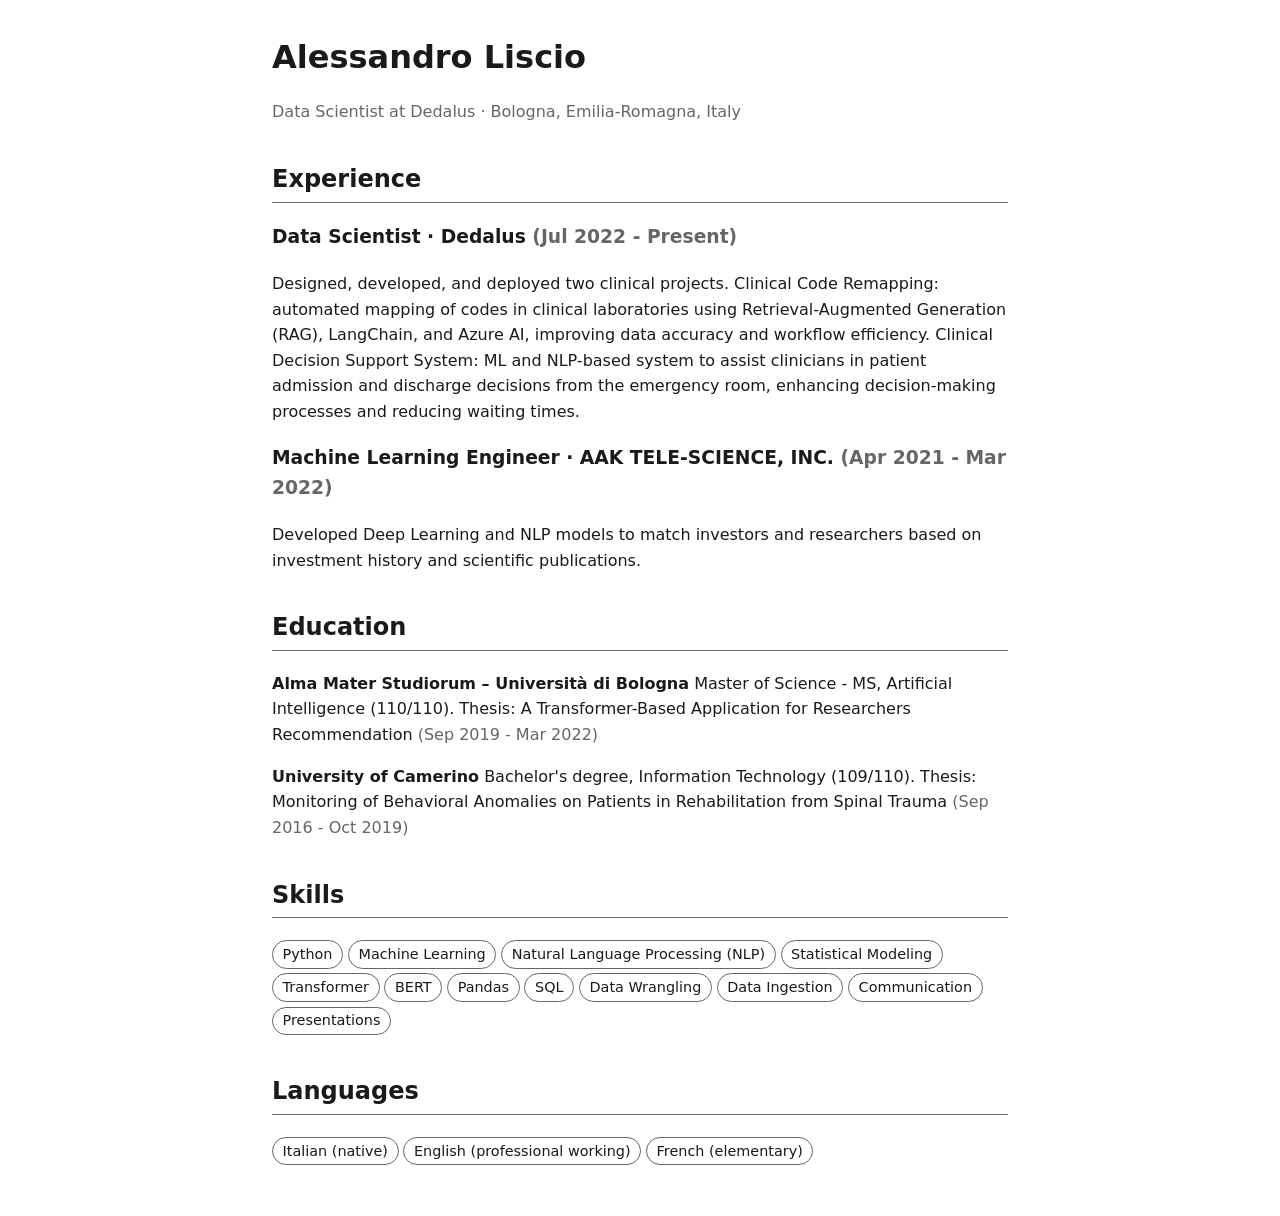
==== index.html @ 5c9bc302 "chore: update site from CV and profile exports" ====
<!doctype html>
<html lang="en"><head><meta charset="utf-8"><meta name="viewport" content="width=device-width,initial-scale=1">
<title>Alessandro Liscio</title>
<style>
:root{--bg:#fff;--fg:#1a1a1a;--muted:#666;--accent:#0b5cad}
@media (prefers-color-scheme:dark){:root{--bg:#121212;--fg:#e8e8e8;--muted:#9a9a9a;--accent:#6aa9ff}}
body{margin:0;background:var(--bg);color:var(--fg);font:16px/1.6 system-ui,sans-serif}
main{max-width:46rem;margin:0 auto;padding:2rem 1rem}
h1{margin:0} h2{margin-top:2.2rem;border-bottom:1px solid var(--muted);padding-bottom:.2rem}
.muted{color:var(--muted)} a{color:var(--accent)} .chips span{display:inline-block;margin:.15rem .3rem .15rem 0;padding:.1rem .6rem;border:1px solid var(--muted);border-radius:1rem;font-size:.9rem}
</style></head><body><main>
<h1>Alessandro Liscio</h1><p class="muted">Data Scientist at Dedalus · Bologna, Emilia-Romagna, Italy</p>
<h2>Experience</h2>
<h3>Data Scientist · Dedalus <span class='muted'>(Jul 2022 - Present)</span></h3><p>Designed, developed, and deployed two clinical projects. Clinical Code Remapping: automated mapping of codes in clinical laboratories using Retrieval-Augmented Generation (RAG), LangChain, and Azure AI, improving data accuracy and workflow efficiency. Clinical Decision Support System: ML and NLP-based system to assist clinicians in patient admission and discharge decisions from the emergency room, enhancing decision-making processes and reducing waiting times.</p><h3>Machine Learning Engineer · AAK TELE-SCIENCE, INC. <span class='muted'>(Apr 2021 - Mar 2022)</span></h3><p>Developed Deep Learning and NLP models to match investors and researchers based on investment history and scientific publications.</p>
<h2>Education</h2>
<p><strong>Alma Mater Studiorum – Università di Bologna</strong> Master of Science - MS, Artificial Intelligence (110/110). Thesis: A Transformer-Based Application for Researchers Recommendation <span class='muted'>(Sep 2019 - Mar 2022)</span></p><p><strong>University of Camerino</strong> Bachelor&#x27;s degree, Information Technology (109/110). Thesis: Monitoring of Behavioral Anomalies on Patients in Rehabilitation from Spinal Trauma <span class='muted'>(Sep 2016 - Oct 2019)</span></p>
<h2>Skills</h2>
<p class='chips'><span>Python</span><span>Machine Learning</span><span>Natural Language Processing (NLP)</span><span>Statistical Modeling</span><span>Transformer</span><span>BERT</span><span>Pandas</span><span>SQL</span><span>Data Wrangling</span><span>Data Ingestion</span><span>Communication</span><span>Presentations</span></p>
<h2>Languages</h2>
<p class='chips'><span>Italian (native)</span><span>English (professional working)</span><span>French (elementary)</span></p>

</main></body></html>
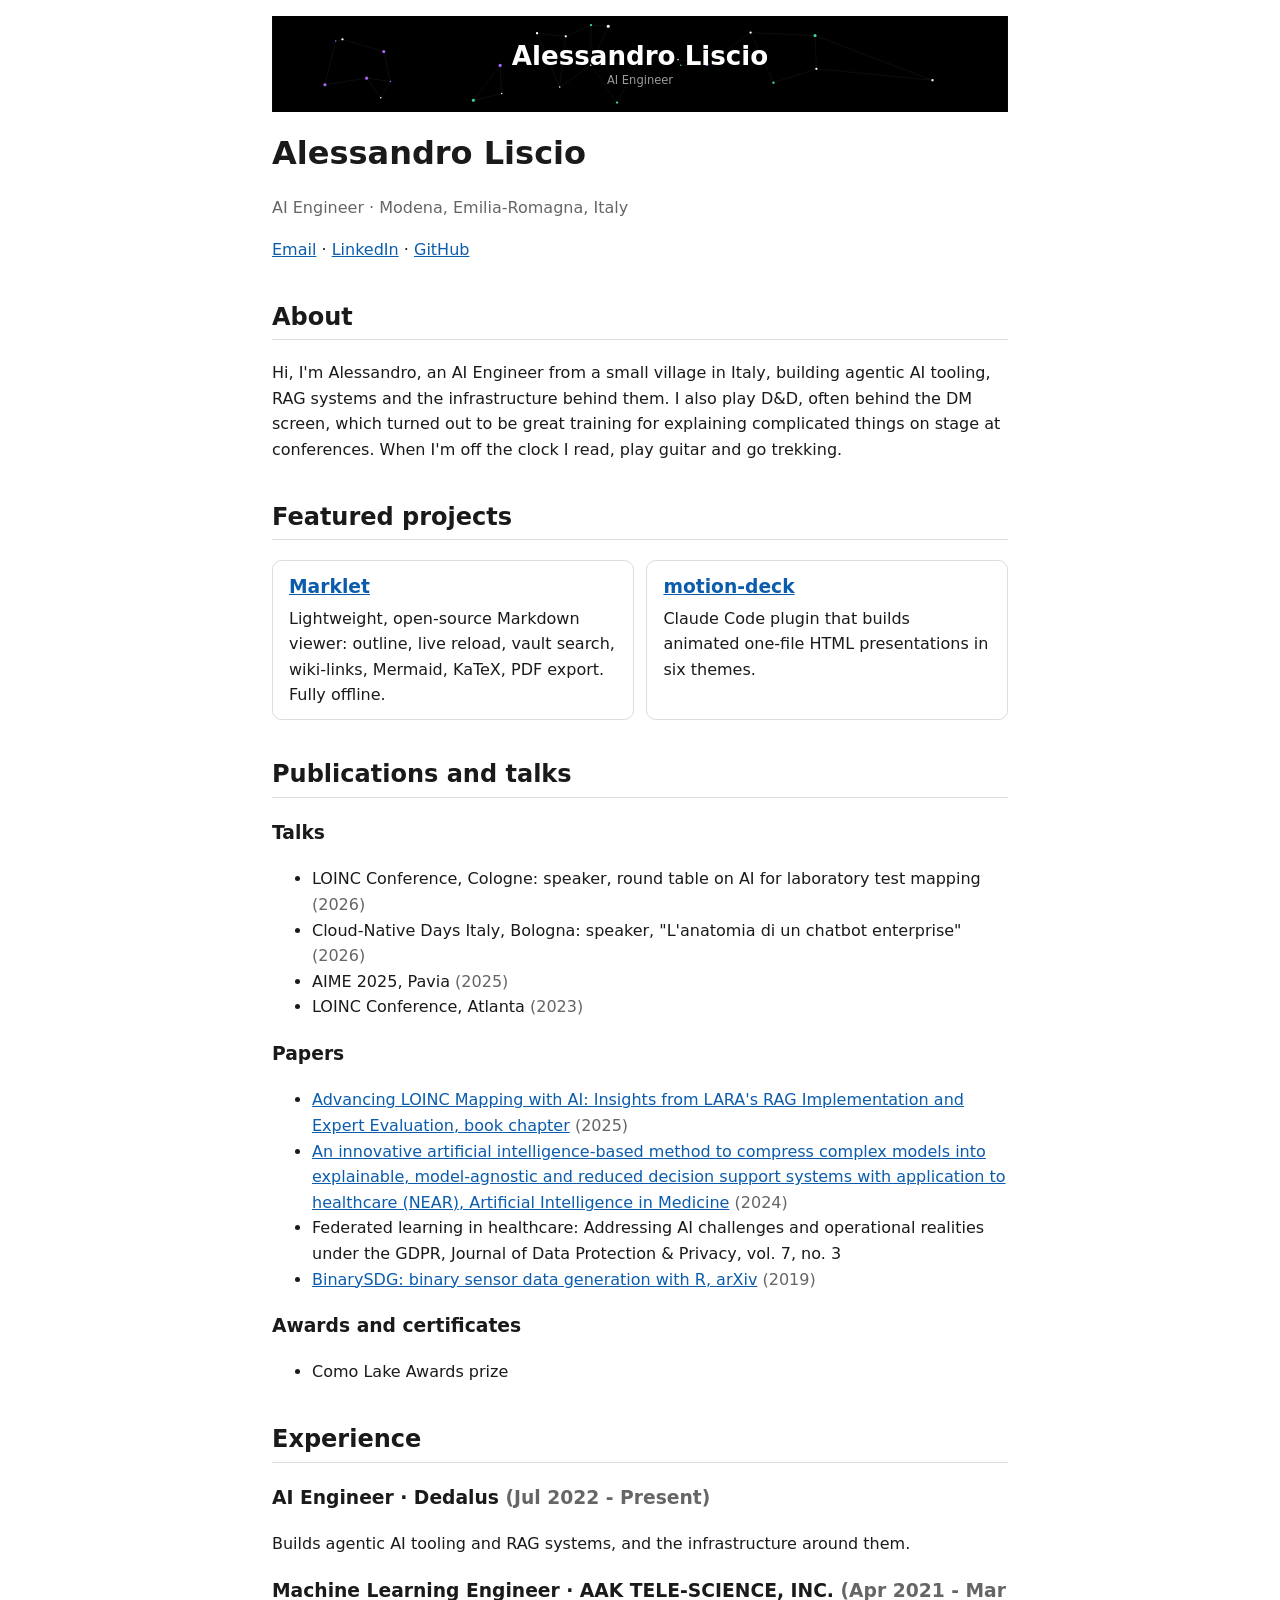
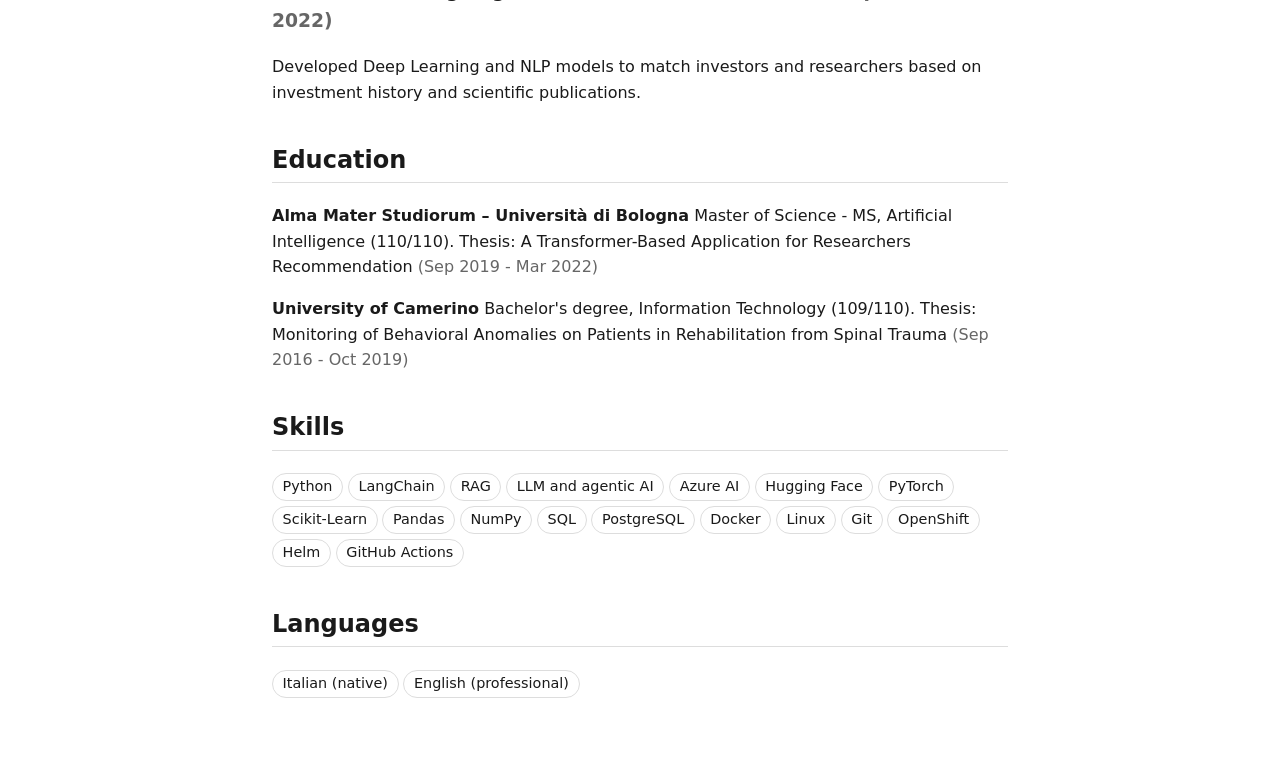
==== commit d7347c55: "chore: update site from profile" ====
--- a/index.html
+++ b/index.html
@@ -1,22 +1,32 @@
-<!doctype html>
-<html lang="en"><head><meta charset="utf-8"><meta name="viewport" content="width=device-width,initial-scale=1">
-<title>Alessandro Liscio</title>
-<style>
-:root{--bg:#fff;--fg:#1a1a1a;--muted:#666;--accent:#0b5cad}
-@media (prefers-color-scheme:dark){:root{--bg:#121212;--fg:#e8e8e8;--muted:#9a9a9a;--accent:#6aa9ff}}
-body{margin:0;background:var(--bg);color:var(--fg);font:16px/1.6 system-ui,sans-serif}
-main{max-width:46rem;margin:0 auto;padding:2rem 1rem}
-h1{margin:0} h2{margin-top:2.2rem;border-bottom:1px solid var(--muted);padding-bottom:.2rem}
-.muted{color:var(--muted)} a{color:var(--accent)} .chips span{display:inline-block;margin:.15rem .3rem .15rem 0;padding:.1rem .6rem;border:1px solid var(--muted);border-radius:1rem;font-size:.9rem}
-</style></head><body><main>
-<h1>Alessandro Liscio</h1><p class="muted">Data Scientist at Dedalus · Bologna, Emilia-Romagna, Italy</p>
-<h2>Experience</h2>
-<h3>Data Scientist · Dedalus <span class='muted'>(Jul 2022 - Present)</span></h3><p>Designed, developed, and deployed two clinical projects. Clinical Code Remapping: automated mapping of codes in clinical laboratories using Retrieval-Augmented Generation (RAG), LangChain, and Azure AI, improving data accuracy and workflow efficiency. Clinical Decision Support System: ML and NLP-based system to assist clinicians in patient admission and discharge decisions from the emergency room, enhancing decision-making processes and reducing waiting times.</p><h3>Machine Learning Engineer · AAK TELE-SCIENCE, INC. <span class='muted'>(Apr 2021 - Mar 2022)</span></h3><p>Developed Deep Learning and NLP models to match investors and researchers based on investment history and scientific publications.</p>
-<h2>Education</h2>
-<p><strong>Alma Mater Studiorum – Università di Bologna</strong> Master of Science - MS, Artificial Intelligence (110/110). Thesis: A Transformer-Based Application for Researchers Recommendation <span class='muted'>(Sep 2019 - Mar 2022)</span></p><p><strong>University of Camerino</strong> Bachelor&#x27;s degree, Information Technology (109/110). Thesis: Monitoring of Behavioral Anomalies on Patients in Rehabilitation from Spinal Trauma <span class='muted'>(Sep 2016 - Oct 2019)</span></p>
-<h2>Skills</h2>
-<p class='chips'><span>Python</span><span>Machine Learning</span><span>Natural Language Processing (NLP)</span><span>Statistical Modeling</span><span>Transformer</span><span>BERT</span><span>Pandas</span><span>SQL</span><span>Data Wrangling</span><span>Data Ingestion</span><span>Communication</span><span>Presentations</span></p>
-<h2>Languages</h2>
-<p class='chips'><span>Italian (native)</span><span>English (professional working)</span><span>French (elementary)</span></p>
-
-</main></body></html>
+<!doctype html>
+<html lang='en'><head><meta charset='utf-8'><meta name='viewport' content='width=device-width,initial-scale=1'><title>Alessandro Liscio</title>
+<style>
+:root{--bg:#fff;--fg:#1a1a1a;--muted:#666;--accent:#0b5cad;--line:#ddd}
+@media (prefers-color-scheme:dark){:root{--bg:#0d0d0f;--fg:#e8e8e8;--muted:#9a9a9a;--accent:#6aa9ff;--line:#2a2a2e}}
+body{margin:0;background:var(--bg);color:var(--fg);font:16px/1.6 system-ui,sans-serif}
+main{max-width:46rem;margin:0 auto;padding:1rem 1rem 3rem}
+img.banner{width:100%;height:auto;display:block;margin:0 0 1rem}
+h1{margin:0} h2{margin-top:2.2rem;border-bottom:1px solid var(--line);padding-bottom:.2rem}
+.muted{color:var(--muted)} a{color:var(--accent)}
+.chips span{display:inline-block;margin:.15rem .3rem .15rem 0;padding:.1rem .6rem;border:1px solid var(--line);border-radius:1rem;font-size:.9rem}
+.cards{display:grid;grid-template-columns:repeat(auto-fit,minmax(15rem,1fr));gap:.8rem}
+.card{border:1px solid var(--line);border-radius:.6rem;padding:.7rem 1rem}
+.card h3{margin:0 0 .2rem} .card p{margin:0}
+</style></head><body><main>
+<img class='banner' src='banner.svg' alt='Alessandro Liscio, AI Engineer'>
+<h1>Alessandro Liscio</h1><p class='muted'>AI Engineer · Modena, Emilia-Romagna, Italy</p><p><a href='mailto:alessandroliscio02@gmail.com' rel='noopener'>Email</a> · <a href='https://www.linkedin.com/in/alessandro-liscio-483027192/' rel='noopener'>LinkedIn</a> · <a href='https://github.com/AlessandroLiscio' rel='noopener'>GitHub</a></p><h2>About</h2>
+<p>Hi, I&#x27;m Alessandro, an AI Engineer from a small village in Italy, building agentic AI tooling, RAG systems and the infrastructure behind them. I also play D&amp;D, often behind the DM screen, which turned out to be great training for explaining complicated things on stage at conferences. When I&#x27;m off the clock I read, play guitar and go trekking.</p>
+<h2>Featured projects</h2>
+<div class='cards'><div class='card'><h3><a href='https://github.com/AlessandroLiscio/Marklet' rel='noopener'>Marklet</a></h3><p>Lightweight, open-source Markdown viewer: outline, live reload, vault search, wiki-links, Mermaid, KaTeX, PDF export. Fully offline.</p></div><div class='card'><h3><a href='https://github.com/AlessandroLiscio/motion-deck' rel='noopener'>motion-deck</a></h3><p>Claude Code plugin that builds animated one-file HTML presentations in six themes.</p></div></div>
+<h2>Publications and talks</h2>
+<h3>Talks</h3><ul><li>LOINC Conference, Cologne: speaker, round table on AI for laboratory test mapping <span class=muted>(2026)</span></li><li>Cloud-Native Days Italy, Bologna: speaker, &quot;L&#x27;anatomia di un chatbot enterprise&quot; <span class=muted>(2026)</span></li><li>AIME 2025, Pavia <span class=muted>(2025)</span></li><li>LOINC Conference, Atlanta <span class=muted>(2023)</span></li></ul><h3>Papers</h3><ul><li><a href='https://doi.org/10.1007/978-3-031-95841-0_43' rel='noopener'>Advancing LOINC Mapping with AI: Insights from LARA&#x27;s RAG Implementation and Expert Evaluation, book chapter</a> <span class=muted>(2025)</span></li><li><a href='https://doi.org/10.1016/j.artmed.2024.102841' rel='noopener'>An innovative artificial intelligence-based method to compress complex models into explainable, model-agnostic and reduced decision support systems with application to healthcare (NEAR), Artificial Intelligence in Medicine</a> <span class=muted>(2024)</span></li><li>Federated learning in healthcare: Addressing AI challenges and operational realities under the GDPR, Journal of Data Protection &amp; Privacy, vol. 7, no. 3</li><li><a href='https://arxiv.org/abs/1909.10308' rel='noopener'>BinarySDG: binary sensor data generation with R, arXiv</a> <span class=muted>(2019)</span></li></ul><h3>Awards and certificates</h3><ul><li>Como Lake Awards prize</li></ul>
+<h2>Experience</h2>
+<h3>AI Engineer · Dedalus <span class='muted'>(Jul 2022 - Present)</span></h3><p>Builds agentic AI tooling and RAG systems, and the infrastructure around them.</p><h3>Machine Learning Engineer · AAK TELE-SCIENCE, INC. <span class='muted'>(Apr 2021 - Mar 2022)</span></h3><p>Developed Deep Learning and NLP models to match investors and researchers based on investment history and scientific publications.</p>
+<h2>Education</h2>
+<p><strong>Alma Mater Studiorum – Università di Bologna</strong> Master of Science - MS, Artificial Intelligence (110/110). Thesis: A Transformer-Based Application for Researchers Recommendation <span class='muted'>(Sep 2019 - Mar 2022)</span></p><p><strong>University of Camerino</strong> Bachelor&#x27;s degree, Information Technology (109/110). Thesis: Monitoring of Behavioral Anomalies on Patients in Rehabilitation from Spinal Trauma <span class='muted'>(Sep 2016 - Oct 2019)</span></p>
+<h2>Skills</h2>
+<p class='chips'><span>Python</span><span>LangChain</span><span>RAG</span><span>LLM and agentic AI</span><span>Azure AI</span><span>Hugging Face</span><span>PyTorch</span><span>Scikit-Learn</span><span>Pandas</span><span>NumPy</span><span>SQL</span><span>PostgreSQL</span><span>Docker</span><span>Linux</span><span>Git</span><span>OpenShift</span><span>Helm</span><span>GitHub Actions</span></p>
+<h2>Languages</h2>
+<p class='chips'><span>Italian (native)</span><span>English (professional)</span></p>
+
+</main></body></html>
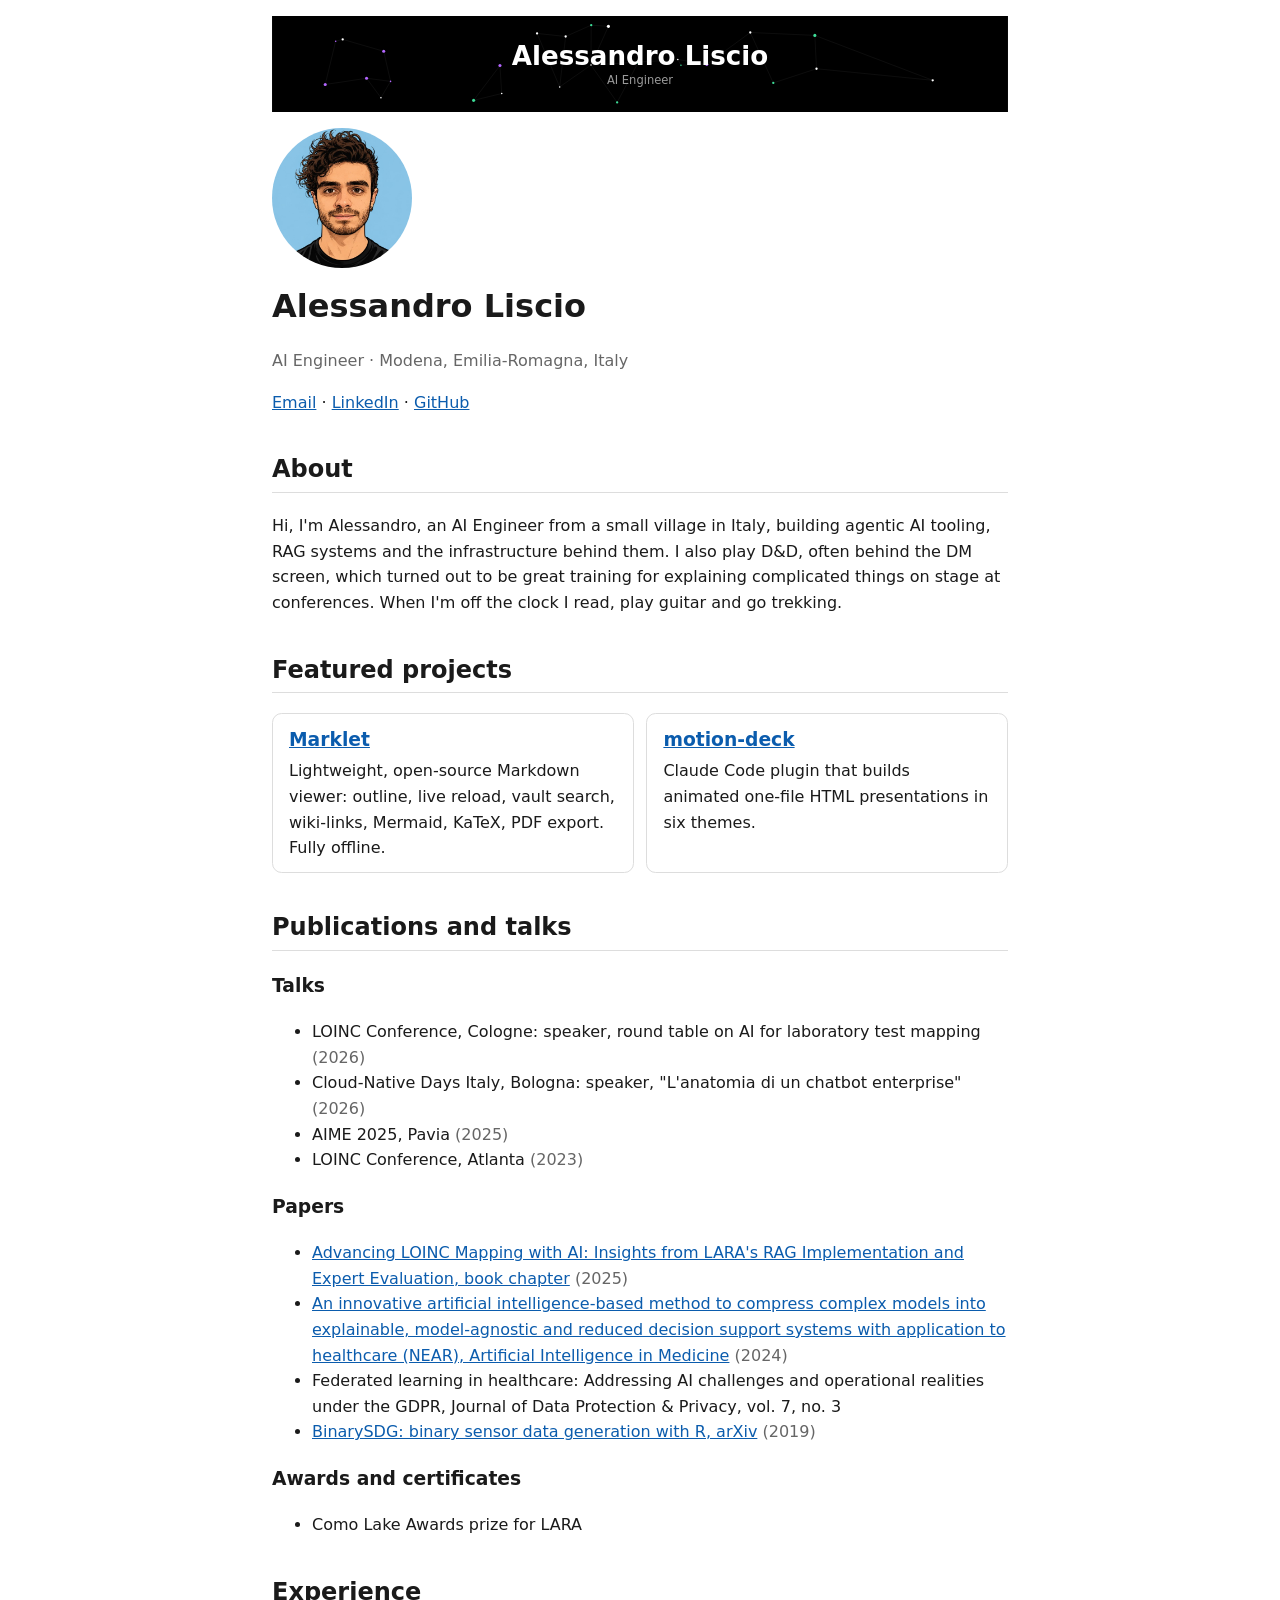
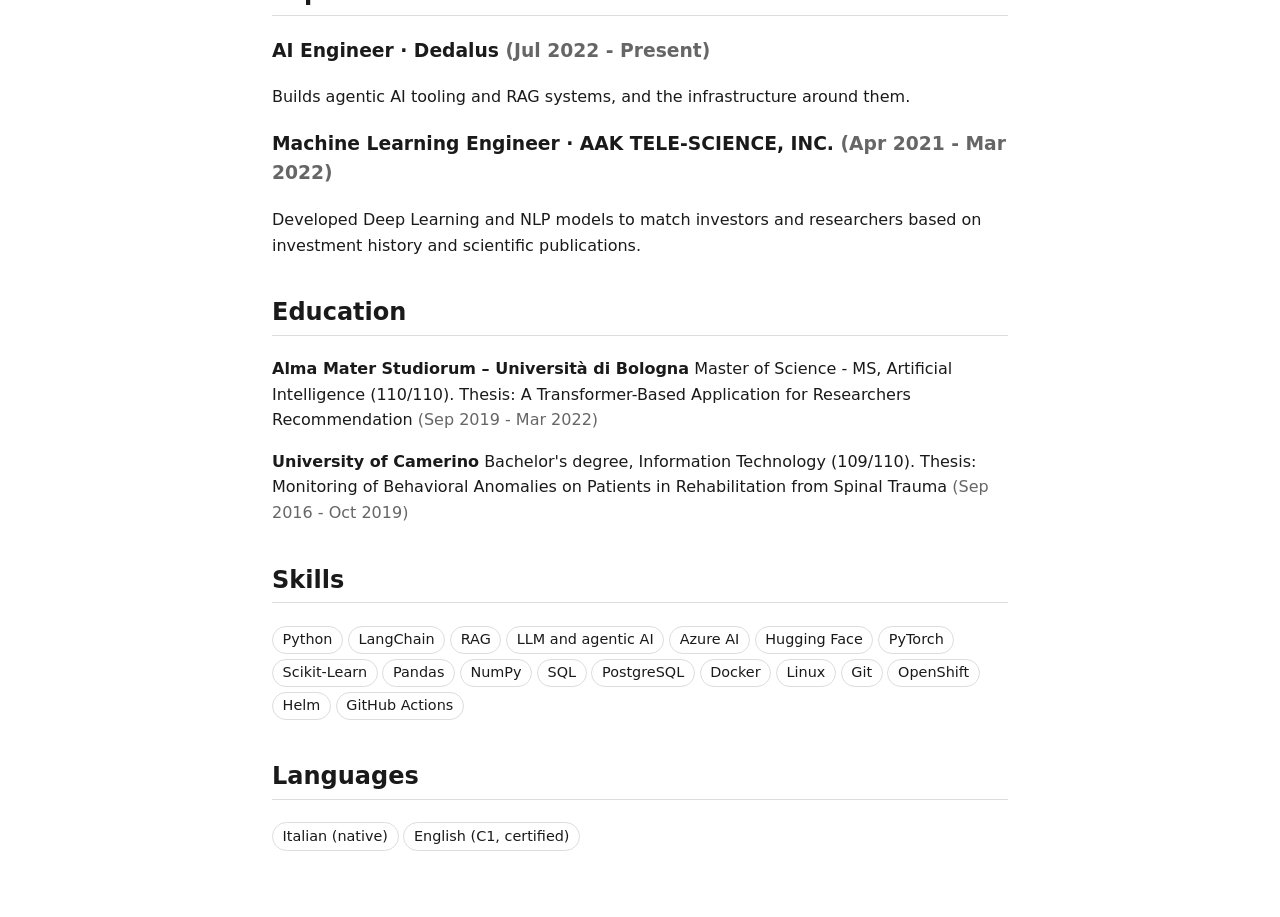
==== commit 4b302279: "chore: update site from profile" ====
--- a/index.html
+++ b/index.html
@@ -1,11 +1,12 @@
 <!doctype html>
-<html lang='en'><head><meta charset='utf-8'><meta name='viewport' content='width=device-width,initial-scale=1'><title>Alessandro Liscio</title>
+<html lang='en'><head><meta charset='utf-8'><meta name='viewport' content='width=device-width,initial-scale=1'><title>Alessandro Liscio</title><link rel='icon' type='image/jpeg' href='avatar.jpg'><meta property='og:image' content='https://alessandroliscio.github.io/avatar.jpg'>
 <style>
 :root{--bg:#fff;--fg:#1a1a1a;--muted:#666;--accent:#0b5cad;--line:#ddd}
 @media (prefers-color-scheme:dark){:root{--bg:#0d0d0f;--fg:#e8e8e8;--muted:#9a9a9a;--accent:#6aa9ff;--line:#2a2a2e}}
 body{margin:0;background:var(--bg);color:var(--fg);font:16px/1.6 system-ui,sans-serif}
 main{max-width:46rem;margin:0 auto;padding:1rem 1rem 3rem}
 img.banner{width:100%;height:auto;display:block;margin:0 0 1rem}
+img.avatar{width:140px;height:140px;border-radius:50%;object-fit:cover;display:block;margin:0 0 .8rem}
 h1{margin:0} h2{margin-top:2.2rem;border-bottom:1px solid var(--line);padding-bottom:.2rem}
 .muted{color:var(--muted)} a{color:var(--accent)}
 .chips span{display:inline-block;margin:.15rem .3rem .15rem 0;padding:.1rem .6rem;border:1px solid var(--line);border-radius:1rem;font-size:.9rem}
@@ -14,12 +15,13 @@
 .card h3{margin:0 0 .2rem} .card p{margin:0}
 </style></head><body><main>
 <img class='banner' src='banner.svg' alt='Alessandro Liscio, AI Engineer'>
+<img class='avatar' src='avatar.jpg' alt='Alessandro Liscio' width='140' height='140'>
 <h1>Alessandro Liscio</h1><p class='muted'>AI Engineer · Modena, Emilia-Romagna, Italy</p><p><a href='mailto:alessandroliscio02@gmail.com' rel='noopener'>Email</a> · <a href='https://www.linkedin.com/in/alessandro-liscio-483027192/' rel='noopener'>LinkedIn</a> · <a href='https://github.com/AlessandroLiscio' rel='noopener'>GitHub</a></p><h2>About</h2>
 <p>Hi, I&#x27;m Alessandro, an AI Engineer from a small village in Italy, building agentic AI tooling, RAG systems and the infrastructure behind them. I also play D&amp;D, often behind the DM screen, which turned out to be great training for explaining complicated things on stage at conferences. When I&#x27;m off the clock I read, play guitar and go trekking.</p>
 <h2>Featured projects</h2>
 <div class='cards'><div class='card'><h3><a href='https://github.com/AlessandroLiscio/Marklet' rel='noopener'>Marklet</a></h3><p>Lightweight, open-source Markdown viewer: outline, live reload, vault search, wiki-links, Mermaid, KaTeX, PDF export. Fully offline.</p></div><div class='card'><h3><a href='https://github.com/AlessandroLiscio/motion-deck' rel='noopener'>motion-deck</a></h3><p>Claude Code plugin that builds animated one-file HTML presentations in six themes.</p></div></div>
 <h2>Publications and talks</h2>
-<h3>Talks</h3><ul><li>LOINC Conference, Cologne: speaker, round table on AI for laboratory test mapping <span class=muted>(2026)</span></li><li>Cloud-Native Days Italy, Bologna: speaker, &quot;L&#x27;anatomia di un chatbot enterprise&quot; <span class=muted>(2026)</span></li><li>AIME 2025, Pavia <span class=muted>(2025)</span></li><li>LOINC Conference, Atlanta <span class=muted>(2023)</span></li></ul><h3>Papers</h3><ul><li><a href='https://doi.org/10.1007/978-3-031-95841-0_43' rel='noopener'>Advancing LOINC Mapping with AI: Insights from LARA&#x27;s RAG Implementation and Expert Evaluation, book chapter</a> <span class=muted>(2025)</span></li><li><a href='https://doi.org/10.1016/j.artmed.2024.102841' rel='noopener'>An innovative artificial intelligence-based method to compress complex models into explainable, model-agnostic and reduced decision support systems with application to healthcare (NEAR), Artificial Intelligence in Medicine</a> <span class=muted>(2024)</span></li><li>Federated learning in healthcare: Addressing AI challenges and operational realities under the GDPR, Journal of Data Protection &amp; Privacy, vol. 7, no. 3</li><li><a href='https://arxiv.org/abs/1909.10308' rel='noopener'>BinarySDG: binary sensor data generation with R, arXiv</a> <span class=muted>(2019)</span></li></ul><h3>Awards and certificates</h3><ul><li>Como Lake Awards prize</li></ul>
+<h3>Talks</h3><ul><li>LOINC Conference, Cologne: speaker, round table on AI for laboratory test mapping <span class=muted>(2026)</span></li><li>Cloud-Native Days Italy, Bologna: speaker, &quot;L&#x27;anatomia di un chatbot enterprise&quot; <span class=muted>(2026)</span></li><li>AIME 2025, Pavia <span class=muted>(2025)</span></li><li>LOINC Conference, Atlanta <span class=muted>(2023)</span></li></ul><h3>Papers</h3><ul><li><a href='https://doi.org/10.1007/978-3-031-95841-0_43' rel='noopener'>Advancing LOINC Mapping with AI: Insights from LARA&#x27;s RAG Implementation and Expert Evaluation, book chapter</a> <span class=muted>(2025)</span></li><li><a href='https://doi.org/10.1016/j.artmed.2024.102841' rel='noopener'>An innovative artificial intelligence-based method to compress complex models into explainable, model-agnostic and reduced decision support systems with application to healthcare (NEAR), Artificial Intelligence in Medicine</a> <span class=muted>(2024)</span></li><li>Federated learning in healthcare: Addressing AI challenges and operational realities under the GDPR, Journal of Data Protection &amp; Privacy, vol. 7, no. 3</li><li><a href='https://arxiv.org/abs/1909.10308' rel='noopener'>BinarySDG: binary sensor data generation with R, arXiv</a> <span class=muted>(2019)</span></li></ul><h3>Awards and certificates</h3><ul><li>Como Lake Awards prize for LARA</li></ul>
 <h2>Experience</h2>
 <h3>AI Engineer · Dedalus <span class='muted'>(Jul 2022 - Present)</span></h3><p>Builds agentic AI tooling and RAG systems, and the infrastructure around them.</p><h3>Machine Learning Engineer · AAK TELE-SCIENCE, INC. <span class='muted'>(Apr 2021 - Mar 2022)</span></h3><p>Developed Deep Learning and NLP models to match investors and researchers based on investment history and scientific publications.</p>
 <h2>Education</h2>
@@ -27,6 +29,6 @@
 <h2>Skills</h2>
 <p class='chips'><span>Python</span><span>LangChain</span><span>RAG</span><span>LLM and agentic AI</span><span>Azure AI</span><span>Hugging Face</span><span>PyTorch</span><span>Scikit-Learn</span><span>Pandas</span><span>NumPy</span><span>SQL</span><span>PostgreSQL</span><span>Docker</span><span>Linux</span><span>Git</span><span>OpenShift</span><span>Helm</span><span>GitHub Actions</span></p>
 <h2>Languages</h2>
-<p class='chips'><span>Italian (native)</span><span>English (professional)</span></p>
+<p class='chips'><span>Italian (native)</span><span>English (C1, certified)</span></p>
 
 </main></body></html>
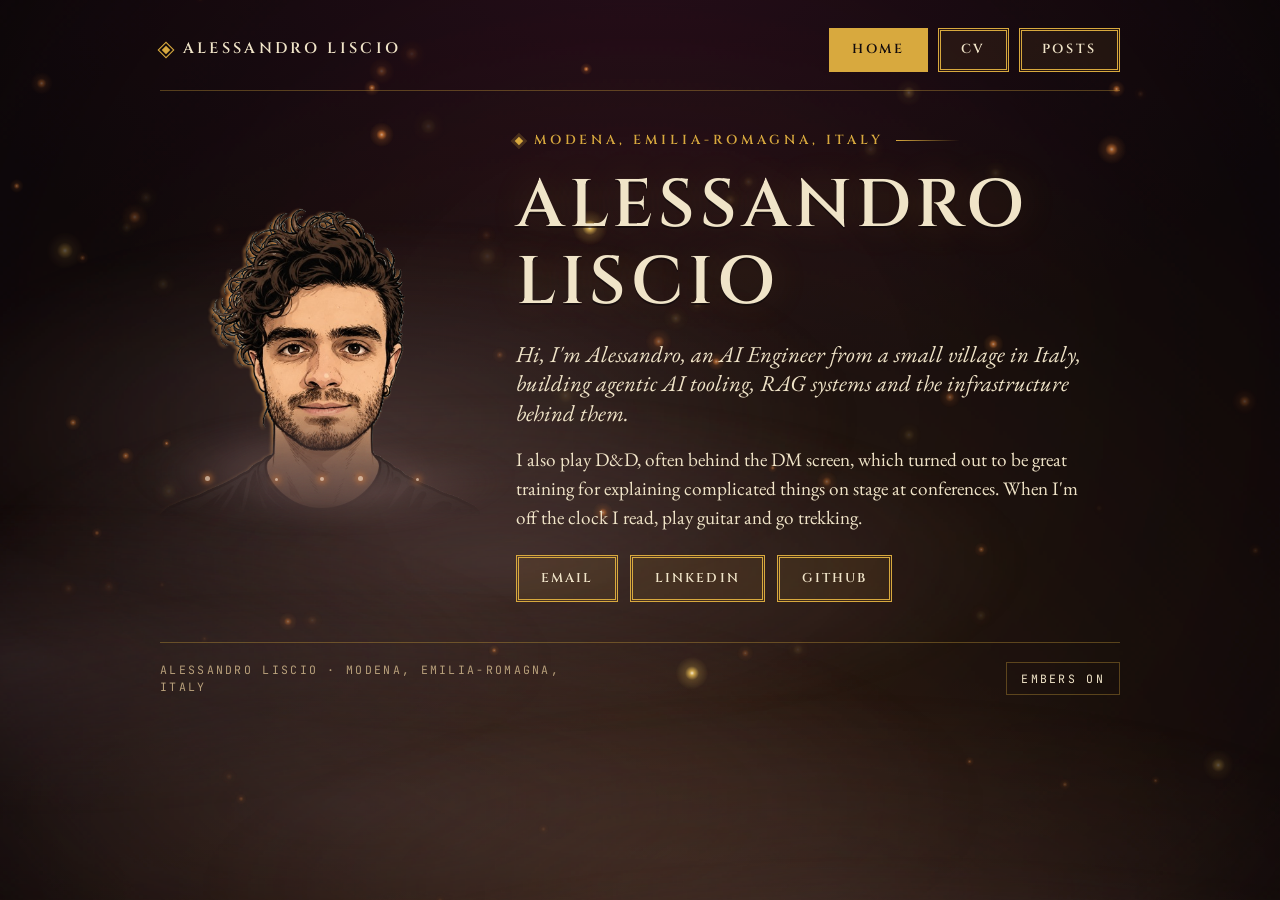
==== commit 438aa605: "chore: update site from profile" ====
--- a/index.html
+++ b/index.html
@@ -1,34 +1,33 @@
 <!doctype html>
-<html lang='en'><head><meta charset='utf-8'><meta name='viewport' content='width=device-width,initial-scale=1'><title>Alessandro Liscio</title><link rel='icon' type='image/jpeg' href='avatar.jpg'><meta property='og:image' content='https://alessandroliscio.github.io/avatar.jpg'>
-<style>
-:root{--bg:#fff;--fg:#1a1a1a;--muted:#666;--accent:#0b5cad;--line:#ddd}
-@media (prefers-color-scheme:dark){:root{--bg:#0d0d0f;--fg:#e8e8e8;--muted:#9a9a9a;--accent:#6aa9ff;--line:#2a2a2e}}
-body{margin:0;background:var(--bg);color:var(--fg);font:16px/1.6 system-ui,sans-serif}
-main{max-width:46rem;margin:0 auto;padding:1rem 1rem 3rem}
-img.banner{width:100%;height:auto;display:block;margin:0 0 1rem}
-img.avatar{width:140px;height:140px;border-radius:50%;object-fit:cover;display:block;margin:0 0 .8rem}
-h1{margin:0} h2{margin-top:2.2rem;border-bottom:1px solid var(--line);padding-bottom:.2rem}
-.muted{color:var(--muted)} a{color:var(--accent)}
-.chips span{display:inline-block;margin:.15rem .3rem .15rem 0;padding:.1rem .6rem;border:1px solid var(--line);border-radius:1rem;font-size:.9rem}
-.cards{display:grid;grid-template-columns:repeat(auto-fit,minmax(15rem,1fr));gap:.8rem}
-.card{border:1px solid var(--line);border-radius:.6rem;padding:.7rem 1rem}
-.card h3{margin:0 0 .2rem} .card p{margin:0}
-</style></head><body><main>
-<img class='banner' src='banner.svg' alt='Alessandro Liscio, AI Engineer'>
-<img class='avatar' src='avatar.jpg' alt='Alessandro Liscio' width='140' height='140'>
-<h1>Alessandro Liscio</h1><p class='muted'>AI Engineer · Modena, Emilia-Romagna, Italy</p><p><a href='mailto:alessandroliscio02@gmail.com' rel='noopener'>Email</a> · <a href='https://www.linkedin.com/in/alessandro-liscio-483027192/' rel='noopener'>LinkedIn</a> · <a href='https://github.com/AlessandroLiscio' rel='noopener'>GitHub</a></p><h2>About</h2>
-<p>Hi, I&#x27;m Alessandro, an AI Engineer from a small village in Italy, building agentic AI tooling, RAG systems and the infrastructure behind them. I also play D&amp;D, often behind the DM screen, which turned out to be great training for explaining complicated things on stage at conferences. When I&#x27;m off the clock I read, play guitar and go trekking.</p>
-<h2>Featured projects</h2>
-<div class='cards'><div class='card'><h3><a href='https://github.com/AlessandroLiscio/Marklet' rel='noopener'>Marklet</a></h3><p>Lightweight, open-source Markdown viewer: outline, live reload, vault search, wiki-links, Mermaid, KaTeX, PDF export. Fully offline.</p></div><div class='card'><h3><a href='https://github.com/AlessandroLiscio/motion-deck' rel='noopener'>motion-deck</a></h3><p>Claude Code plugin that builds animated one-file HTML presentations in six themes.</p></div></div>
-<h2>Publications and talks</h2>
-<h3>Talks</h3><ul><li>LOINC Conference, Cologne: speaker, round table on AI for laboratory test mapping <span class=muted>(2026)</span></li><li>Cloud-Native Days Italy, Bologna: speaker, &quot;L&#x27;anatomia di un chatbot enterprise&quot; <span class=muted>(2026)</span></li><li>AIME 2025, Pavia <span class=muted>(2025)</span></li><li>LOINC Conference, Atlanta <span class=muted>(2023)</span></li></ul><h3>Papers</h3><ul><li><a href='https://doi.org/10.1007/978-3-031-95841-0_43' rel='noopener'>Advancing LOINC Mapping with AI: Insights from LARA&#x27;s RAG Implementation and Expert Evaluation, book chapter</a> <span class=muted>(2025)</span></li><li><a href='https://doi.org/10.1016/j.artmed.2024.102841' rel='noopener'>An innovative artificial intelligence-based method to compress complex models into explainable, model-agnostic and reduced decision support systems with application to healthcare (NEAR), Artificial Intelligence in Medicine</a> <span class=muted>(2024)</span></li><li>Federated learning in healthcare: Addressing AI challenges and operational realities under the GDPR, Journal of Data Protection &amp; Privacy, vol. 7, no. 3</li><li><a href='https://arxiv.org/abs/1909.10308' rel='noopener'>BinarySDG: binary sensor data generation with R, arXiv</a> <span class=muted>(2019)</span></li></ul><h3>Awards and certificates</h3><ul><li>Como Lake Awards prize for LARA</li></ul>
-<h2>Experience</h2>
-<h3>AI Engineer · Dedalus <span class='muted'>(Jul 2022 - Present)</span></h3><p>Builds agentic AI tooling and RAG systems, and the infrastructure around them.</p><h3>Machine Learning Engineer · AAK TELE-SCIENCE, INC. <span class='muted'>(Apr 2021 - Mar 2022)</span></h3><p>Developed Deep Learning and NLP models to match investors and researchers based on investment history and scientific publications.</p>
-<h2>Education</h2>
-<p><strong>Alma Mater Studiorum – Università di Bologna</strong> Master of Science - MS, Artificial Intelligence (110/110). Thesis: A Transformer-Based Application for Researchers Recommendation <span class='muted'>(Sep 2019 - Mar 2022)</span></p><p><strong>University of Camerino</strong> Bachelor&#x27;s degree, Information Technology (109/110). Thesis: Monitoring of Behavioral Anomalies on Patients in Rehabilitation from Spinal Trauma <span class='muted'>(Sep 2016 - Oct 2019)</span></p>
-<h2>Skills</h2>
-<p class='chips'><span>Python</span><span>LangChain</span><span>RAG</span><span>LLM and agentic AI</span><span>Azure AI</span><span>Hugging Face</span><span>PyTorch</span><span>Scikit-Learn</span><span>Pandas</span><span>NumPy</span><span>SQL</span><span>PostgreSQL</span><span>Docker</span><span>Linux</span><span>Git</span><span>OpenShift</span><span>Helm</span><span>GitHub Actions</span></p>
-<h2>Languages</h2>
-<p class='chips'><span>Italian (native)</span><span>English (C1, certified)</span></p>
-
-</main></body></html>
+<html lang='en'><head><meta charset='utf-8'><meta name='viewport' content='width=device-width,initial-scale=1'><title>Alessandro Liscio</title><link rel='stylesheet' href='site.css'><script src='site.js' defer></script><link rel='icon' type='image/jpeg' href='avatar.jpg'><meta property='og:image' content='https://alessandroliscio.github.io/avatar.jpg'></head>
+<body>
+<canvas id='ambient' aria-hidden='true'></canvas>
+<div class='wrap'>
+<header class='mast'><a class='mark' href='#home'>Alessandro Liscio</a><nav aria-label='Site'><ul class='tabs'><li><a href='#home' data-view='home' aria-current='page'>Home</a></li><li><a href='#cv' data-view='cv'>CV</a></li><li><a href='#posts' data-view='posts'>Posts</a></li></ul></nav></header>
+<main>
+<section class='view' id='home' aria-labelledby='home-h'>
+<div class='hero'>
+<div class='figure'><img src='portrait.png' alt='Portrait of Alessandro Liscio'><div class='fog-front' aria-hidden='true'><span class='drift'></span><span class='drift'></span></div><div class='motes' aria-hidden='true'><i class=drift></i><i class=drift></i><i class=drift></i><i class=drift></i><i class=drift></i></div></div>
+<div class='hero-text'><p class='kicker'>Modena, Emilia-Romagna, Italy</p><h1 id='home-h' tabindex='-1'>Alessandro Liscio</h1><p class='lead'>Hi, I&#x27;m Alessandro, an AI Engineer from a small village in Italy, building agentic AI tooling, RAG systems and the infrastructure behind them.</p><p>I also play D&amp;D, often behind the DM screen, which turned out to be great training for explaining complicated things on stage at conferences. When I&#x27;m off the clock I read, play guitar and go trekking.</p><ul class='links'><li><a href='mailto:alessandroliscio02@gmail.com' rel='noopener'>Email</a></li><li><a href='https://www.linkedin.com/in/alessandro-liscio-483027192/' rel='noopener'>LinkedIn</a></li><li><a href='https://github.com/AlessandroLiscio' rel='noopener'>GitHub</a></li></ul></div>
+</div>
+</section>
+<section class='view' id='cv' aria-labelledby='cv-h'>
+<div class='folio-head'><p class='kicker'>Curriculum vitae</p><h2 id='cv-h' tabindex='-1'>Alessandro Liscio</h2><p class='lead'>AI Engineer, Modena, Emilia-Romagna, Italy.</p></div>
+<div class='cv'>
+<section class='cv-sec' aria-labelledby='cv-exp'><h3 id='cv-exp'>Experience</h3><div class='cv-body'><div class='entry'><div class='entry-head'><b>AI Engineer, Dedalus</b><span class='label'>Jul 2022 - Present</span></div><p class='pre'>Builds agentic AI tooling and RAG systems, and the infrastructure around them.</p></div><div class='entry'><div class='entry-head'><b>Machine Learning Engineer, AAK TELE-SCIENCE, INC.</b><span class='label'>Apr 2021 - Mar 2022</span></div><p class='pre'>Developed Deep Learning and NLP models to match investors and researchers based on investment history and scientific publications.</p></div></div></section>
+<section class='cv-sec' aria-labelledby='cv-edu'><h3 id='cv-edu'>Education</h3><div class='cv-body'><div class='entry'><div class='entry-head'><b>Master of Science - MS, Artificial Intelligence (110/110). Thesis: A Transformer-Based Application for Researchers Recommendation</b><span class='label'>Sep 2019 - Mar 2022</span></div><p class='muted'>Alma Mater Studiorum – Università di Bologna</p></div><div class='entry'><div class='entry-head'><b>Bachelor&#x27;s degree, Information Technology (109/110). Thesis: Monitoring of Behavioral Anomalies on Patients in Rehabilitation from Spinal Trauma</b><span class='label'>Sep 2016 - Oct 2019</span></div><p class='muted'>University of Camerino</p></div></div></section>
+<section class='cv-sec' aria-labelledby='cv-talks'><h3 id='cv-talks'>Talks</h3><div class='cv-body'><ol class='thread'><li><span class='label'>2026</span><span>LOINC Conference, Cologne: speaker, round table on AI for laboratory test mapping</span></li><li><span class='label'>2026</span><span>Cloud-Native Days Italy, Bologna: speaker, &quot;L&#x27;anatomia di un chatbot enterprise&quot;</span></li><li><span class='label'>2025</span><span>AIME 2025, Pavia</span></li><li><span class='label'>2023</span><span>LOINC Conference, Atlanta</span></li></ol></div></section>
+<section class='cv-sec' aria-labelledby='cv-pub'><h3 id='cv-pub'>Publications</h3><div class='cv-body'><div class='entry'><div class='entry-head'><b><a href='https://doi.org/10.1007/978-3-031-95841-0_43' rel='noopener'>Advancing LOINC Mapping with AI: Insights from LARA&#x27;s RAG Implementation and Expert Evaluation, book chapter</a></b><span class='label'>2025</span></div></div><div class='entry'><div class='entry-head'><b><a href='https://doi.org/10.1016/j.artmed.2024.102841' rel='noopener'>An innovative artificial intelligence-based method to compress complex models into explainable, model-agnostic and reduced decision support systems with application to healthcare (NEAR), Artificial Intelligence in Medicine</a></b><span class='label'>2024</span></div></div><div class='entry'><div class='entry-head'><b>Federated learning in healthcare: Addressing AI challenges and operational realities under the GDPR, Journal of Data Protection &amp; Privacy, vol. 7, no. 3</b></div></div><div class='entry'><div class='entry-head'><b><a href='https://arxiv.org/abs/1909.10308' rel='noopener'>BinarySDG: binary sensor data generation with R, arXiv</a></b><span class='label'>2019</span></div></div></div></section>
+<section class='cv-sec' aria-labelledby='cv-honors'><h3 id='cv-honors'>Honors</h3><div class='cv-body'><div class='entry'><div class='entry-head'><b>Como Lake Awards prize for LARA</b></div></div></div></section>
+<section class='cv-sec' aria-labelledby='cv-skills'><h3 id='cv-skills'>Skills</h3><div class='cv-body'><ul class='chips'><li>Python</li><li>LangChain</li><li>RAG</li><li>LLM and agentic AI</li><li>Azure AI</li><li>Hugging Face</li><li>PyTorch</li><li>Scikit-Learn</li><li>Pandas</li><li>NumPy</li><li>SQL</li><li>PostgreSQL</li><li>Docker</li><li>Linux</li><li>Git</li><li>OpenShift</li><li>Helm</li><li>GitHub Actions</li></ul></div></section>
+<section class='cv-sec' aria-labelledby='cv-lang'><h3 id='cv-lang'>Languages</h3><div class='cv-body'><ul class='chips'><li>Italian (native)</li><li>English (C1, certified)</li></ul></div></section>
+</div>
+</section>
+<section class='view' id='posts' aria-labelledby='posts-h'>
+<div class='folio-head'><p class='kicker'>Posts</p><h2 id='posts-h' tabindex='-1'>Notes from my talks</h2></div>
+<ul class='cards'><li class='card'><span class='label'>2026</span><h3>LOINC Conference, Cologne: speaker, round table on AI for laboratory test mapping</h3></li><li class='card'><span class='label'>2026</span><h3>Cloud-Native Days Italy, Bologna: speaker, &quot;L&#x27;anatomia di un chatbot enterprise&quot;</h3></li><li class='card'><span class='label'>2025</span><h3>AIME 2025, Pavia</h3></li><li class='card'><span class='label'>2023</span><h3>LOINC Conference, Atlanta</h3></li></ul>
+</section>
+</main>
+<footer class='foot'><p class='label'>Alessandro Liscio · Modena, Emilia-Romagna, Italy</p><button class='toggle' id='motion-toggle' type='button' hidden>Embers on</button></footer>
+</div>
+</body></html>
--- a/site.css
+++ b/site.css
@@ -0,0 +1,138 @@
+/* Candlelit manuscript brand: tokens and every site style. Rules in BRAND.md. Other sites copy brand.css, site.js and fonts/ side by side. */
+@font-face { font-family: "Cinzel"; src: url("fonts/cinzel/cinzel-normal-400-900.woff2") format("woff2"); font-weight: 400 900; font-style: normal; font-display: swap; }
+@font-face { font-family: "EB Garamond"; src: url("fonts/eb-garamond/eb-garamond-normal-400-800.woff2") format("woff2"); font-weight: 400 800; font-style: normal; font-display: swap; }
+@font-face { font-family: "EB Garamond"; src: url("fonts/eb-garamond/eb-garamond-italic-400-800.woff2") format("woff2"); font-weight: 400 800; font-style: italic; font-display: swap; }
+@font-face { font-family: "JetBrains Mono"; src: url("fonts/jetbrains-mono/jetbrains-mono-normal-100-800.woff2") format("woff2"); font-weight: 100 800; font-style: normal; font-display: swap; }
+
+/* Layout: one candlelit manuscript column (max 960px) over a living canvas; a masthead with three engraved plaques; each tab is a folio that dissolves into the next. Single dark theme by choice, every colour set here. */
+:root {
+  color-scheme: dark;
+  --bg: #120b0d; --bg-2: #2b0f1c; --ink: #f0e4c8; --muted: #b8a07b; --gold: #d8a93e; --ember: #f0883a; --seal: #e5647f;
+  --line: rgba(216, 169, 62, .34); --panel: rgba(43, 15, 28, .62); --sheet: rgba(18, 11, 13, .55);
+  --f-display: "Cinzel", "Trajan Pro", Georgia, serif;
+  --f-body: "EB Garamond", Garamond, Georgia, serif;
+  --f-mono: "JetBrains Mono", ui-monospace, Consolas, monospace;
+  --t-name: clamp(1.9rem, 8.5vw, 4.2rem); --t-h2: clamp(1.6rem, 4vw, 2.2rem); --t-h3: 1.22rem; --t-lead: 1.42rem; --t-body: 1.2rem; --t-label: .72rem;
+  --ease: cubic-bezier(.22, .7, .2, 1); --tr-out: 380ms; --tr-in: 760ms;
+}
+html { background: var(--bg); }
+body { margin: 0; min-height: 100vh; background: radial-gradient(1000px 640px at 50% -8%, var(--bg-2), transparent 72%), radial-gradient(1200px 520px at 50% 112%, rgba(240, 136, 58, .09), transparent 70%), var(--bg); color: var(--ink); font-family: var(--f-body); font-size: var(--t-body); line-height: 1.5; padding-inline: 16px; -webkit-font-smoothing: antialiased; }
+#ambient { position: fixed; inset: 0; width: 100%; height: 100%; z-index: 0; pointer-events: none; }
+.wrap { position: relative; z-index: 1; max-width: 960px; margin: 0 auto; padding-block: 28px 64px; display: grid; gap: 40px; }
+/* single-column grids: minmax(0, 1fr) so a wide child (a long word, an image) never widens the page */
+.wrap, .view, .folio, .folio-head, .hero-text, .cv-body, .post, .post-body { grid-template-columns: minmax(0, 1fr); }
+h1, h2, h3, p, li, b { overflow-wrap: break-word; }
+a { color: var(--gold); text-decoration-thickness: 1px; text-underline-offset: .18em; overflow-wrap: anywhere; }
+a:hover { color: var(--ink); }
+:focus-visible { outline: 2px solid var(--gold); outline-offset: 3px; border-radius: 1px; }
+h1, h2, h3 { font-family: var(--f-display); font-weight: 600; text-transform: uppercase; letter-spacing: .07em; line-height: 1.14; text-wrap: balance; margin: 0; color: var(--ink); text-shadow: 0 2px 0 rgba(18, 11, 13, .7), 0 0 38px rgba(216, 169, 62, .2); }
+h1 { font-size: var(--t-name); }
+h2 { font-size: var(--t-h2); }
+h3 { font-size: var(--t-h3); letter-spacing: .08em; }
+p { margin: 0; max-width: 65ch; }
+.label { font-family: var(--f-mono); font-size: var(--t-label); letter-spacing: .2em; text-transform: uppercase; color: var(--muted); font-variant-numeric: tabular-nums; }
+.kicker { font-family: var(--f-display); font-weight: 600; font-size: .82rem; letter-spacing: .3em; text-transform: uppercase; color: var(--gold); display: flex; align-items: center; gap: .9em; }
+.kicker::before { content: ""; width: .45em; height: .45em; background: var(--gold); transform: rotate(45deg); box-shadow: 0 0 0 .22em rgba(216, 169, 62, .22); flex: none; }
+.kicker::after { content: ""; width: 64px; height: 1px; background: linear-gradient(90deg, var(--gold), transparent); }
+.lead { font-size: var(--t-lead); line-height: 1.3; font-style: italic; color: var(--ink); }
+.muted { color: var(--muted); }
+.divider { display: block; width: min(420px, 100%); height: auto; color: var(--gold); }
+.divider circle { fill: var(--bg); }
+/* the engraved label face, shared by tabs, link plaques, card and back links, and chips */
+.tabs a, .links a, .card .go, .back, .chips li { font-family: var(--f-display); font-weight: 600; text-transform: uppercase; }
+
+/* masthead */
+.mast { display: flex; flex-wrap: wrap; align-items: center; justify-content: space-between; gap: 16px 24px; padding-bottom: 18px; border-bottom: 1px solid var(--line); }
+.mark { font-family: var(--f-display); font-weight: 600; letter-spacing: .22em; text-transform: uppercase; font-size: .95rem; color: var(--ink); text-decoration: none; display: flex; align-items: center; gap: .7em; }
+.mark::before { content: ""; width: 10px; height: 10px; border: 1px solid var(--gold); transform: rotate(45deg); box-shadow: inset 0 0 0 2px var(--bg), inset 0 0 0 5px var(--gold); flex: none; }
+.tabs { display: flex; flex-wrap: wrap; gap: 10px; margin: 0; padding: 0; list-style: none; }
+.tabs a { display: block; font-size: .82rem; letter-spacing: .2em; text-decoration: none; color: var(--ink); padding: 9px 20px; border: 3px double var(--gold); background: rgba(216, 169, 62, .08); transition: background .25s, color .25s; }
+.tabs a:hover { background: rgba(216, 169, 62, .2); color: var(--ink); }
+.tabs a[aria-current] { background: var(--gold); color: var(--bg); text-shadow: none; }
+
+/* folios and the dissolve */
+.view, .folio { display: grid; gap: 32px; }
+.view[hidden] { display: none; }
+.view.leaving { animation: dsOut var(--tr-out) var(--ease) both; }
+.view.entering { animation: dsIn var(--tr-in) var(--ease) both; }
+@keyframes dsIn { from { opacity: 0; transform: scale(.97); filter: blur(16px) brightness(1.7); } 55% { opacity: 1; } }
+@keyframes dsOut { to { opacity: 0; transform: scale(1.04); filter: blur(18px) brightness(1.35); } }
+.folio-head { display: grid; gap: 14px; }
+
+/* Home */
+.hero { display: grid; grid-template-columns: 320px minmax(0, 1fr); gap: 36px; align-items: center; }
+.hero.solo { grid-template-columns: minmax(0, 1fr); }
+.hero-text { display: grid; gap: 18px; }
+/* the figure stands in the scene: warm rim light, fog and embers in front, shoulders lost in the dark; nothing behind the head (a ring or glow there reads as a halo) */
+.figure { position: relative; width: 320px; aspect-ratio: 1; max-width: 100%; }
+.figure img { position: relative; display: block; width: 100%; height: 100%; object-fit: contain; object-position: bottom; filter: saturate(.86) sepia(.12) drop-shadow(-2px 1px 1.5px rgba(246, 168, 86, .75)); -webkit-mask-image: linear-gradient(#000 60%, transparent 97%); mask-image: linear-gradient(#000 60%, transparent 97%); }
+.fog-front { position: absolute; inset: auto -12% -4%; height: 42%; pointer-events: none; overflow: hidden; -webkit-mask-image: radial-gradient(closest-side, #000 45%, transparent); mask-image: radial-gradient(closest-side, #000 45%, transparent); }
+.fog-front span { position: absolute; bottom: 0; width: 80%; height: 100%; background: radial-gradient(closest-side, rgba(112, 86, 84, .5), rgba(112, 86, 84, .18) 60%, transparent); filter: blur(6px); animation: fogx 26s ease-in-out infinite alternate; }
+.fog-front span:last-child { left: 30%; height: 70%; animation-duration: 34s; animation-direction: alternate-reverse; }
+.motes i { position: absolute; bottom: 14%; width: 5px; height: 5px; border-radius: 50%; background: #fbd9bb; box-shadow: 0 0 6px 2px rgba(240, 136, 58, .8); opacity: .7; animation: rise 7s linear infinite; }
+.motes i:nth-child(1) { left: 14%; animation-delay: -1s; }
+.motes i:nth-child(2) { left: 36%; animation-delay: -4.5s; animation-duration: 9s; width: 3px; height: 3px; }
+.motes i:nth-child(3) { left: 62%; animation-delay: -2.8s; animation-duration: 8s; }
+.motes i:nth-child(4) { left: 80%; animation-delay: -6s; width: 3px; height: 3px; }
+.motes i:nth-child(5) { left: 50%; animation-delay: -0.4s; animation-duration: 11s; width: 4px; height: 4px; }
+@keyframes rise { 0% { transform: translate(0, 0); opacity: 0; } 15% { opacity: .85; } 100% { transform: translate(14px, -230px); opacity: 0; } }
+@keyframes fogx { to { transform: translateX(28%); } }
+.still .drift { animation-play-state: paused; }
+.links { display: flex; flex-wrap: wrap; gap: 12px; padding: 0; margin: 4px 0 0; list-style: none; }
+.links a { display: inline-block; font-size: .8rem; letter-spacing: .16em; text-decoration: none; color: var(--ink); padding: 11px 22px; border: 3px double var(--gold); background: rgba(216, 169, 62, .09); }
+.links a:hover { background: rgba(216, 169, 62, .22); }
+
+/* CV: manuscript margins, section names in the left margin */
+.cv { display: grid; grid-template-columns: minmax(0, 1fr); background: var(--sheet); border: 1px solid var(--line); padding: 8px 32px; }
+.cv-sec { display: grid; grid-template-columns: 170px minmax(0, 1fr); gap: 12px 32px; padding-block: 26px; border-top: 1px solid var(--line); }
+.cv-sec:first-child { border-top: 0; }
+.cv-sec > h3 { font-size: .9rem; letter-spacing: .12em; color: var(--gold); padding-top: .3em; }
+.cv-body { display: grid; gap: 18px; align-content: start; }
+.entry { display: grid; gap: 4px; }
+.entry-head { display: flex; flex-wrap: wrap; justify-content: space-between; align-items: baseline; gap: 4px 16px; }
+.entry-head b { font-weight: 500; font-size: 1.24rem; min-width: 0; }
+.pre { white-space: pre-line; }
+.thread { list-style: none; margin: 0; padding: 0 0 0 26px; display: grid; gap: 18px; position: relative; }
+.thread::before { content: ""; position: absolute; left: 6px; top: .6em; bottom: .6em; width: 1px; background: linear-gradient(var(--gold), rgba(216, 169, 62, .2)); }
+.thread li { position: relative; display: grid; gap: 2px; }
+.thread li::before { content: ""; position: absolute; left: -24px; top: .5em; width: 9px; height: 9px; background: var(--gold); transform: rotate(45deg); box-shadow: 0 0 0 4px var(--bg), 0 0 0 5px rgba(216, 169, 62, .6); }
+.chips { display: flex; flex-wrap: wrap; gap: 10px; margin: 0; padding: 0; list-style: none; }
+.chips li { font-size: .74rem; letter-spacing: .18em; padding: 7px 14px; border: 1px solid var(--gold); box-shadow: inset 0 0 0 3px var(--bg), inset 0 0 0 4px rgba(216, 169, 62, .5); }
+
+/* Posts: illuminated panels */
+.cards { display: grid; grid-template-columns: repeat(2, minmax(0, 1fr)); gap: 30px 24px; padding: 0; margin: 0; list-style: none; }
+.card { position: relative; display: grid; gap: 10px; align-content: start; padding: 30px 28px 26px; border: 1px solid rgba(216, 169, 62, .62); background: linear-gradient(180deg, rgba(216, 169, 62, .07), transparent 40%), var(--panel); box-shadow: 0 18px 40px -18px var(--bg); }
+.card::before { content: ""; position: absolute; inset: 6px; pointer-events: none; border: 1px solid rgba(216, 169, 62, .38); background: linear-gradient(var(--gold), var(--gold)) 0 0 / 6px 6px no-repeat, linear-gradient(var(--gold), var(--gold)) 100% 0 / 6px 6px no-repeat, linear-gradient(var(--gold), var(--gold)) 0 100% / 6px 6px no-repeat, linear-gradient(var(--gold), var(--gold)) 100% 100% / 6px 6px no-repeat; }
+.card::after { content: ""; position: absolute; top: -7px; left: 50%; width: 12px; height: 12px; margin-left: -6px; background: var(--gold); transform: rotate(45deg); box-shadow: 0 0 0 4px var(--bg); }
+.card h3 { text-transform: none; letter-spacing: .03em; font-size: 1.18rem; }
+.card .go { position: relative; z-index: 1; justify-self: start; margin-top: 6px; font-size: .78rem; letter-spacing: .16em; }
+
+/* one article */
+.post { display: grid; gap: 22px; background: var(--sheet); border: 1px solid var(--line); padding: 32px clamp(18px, 5vw, 56px) 40px; }
+.post-title { font-size: var(--t-h2); text-transform: none; letter-spacing: .03em; }
+.post-body { display: grid; gap: 1.1em; }
+.post-body > p:first-child::first-letter { float: left; font-family: var(--f-display); font-weight: 700; font-size: 3.4em; line-height: .82; padding: .08em .12em 0 0; color: var(--gold); text-shadow: 0 0 24px rgba(216, 169, 62, .4); }
+.post-body h2 { font-size: var(--t-h3); }
+.post-body ul { margin: 0; padding-left: 1.2em; max-width: 65ch; }
+.post-body img { max-width: 100%; height: auto; }
+/* code wraps instead of scrolling: a scroll box is not reachable by keyboard in every browser */
+.post-body pre { margin: 0; padding: 14px 16px; white-space: pre-wrap; overflow-wrap: anywhere; background: var(--bg); border: 1px solid var(--line); font-family: var(--f-mono); font-size: .8rem; }
+.back { font-size: .78rem; letter-spacing: .16em; justify-self: start; }
+
+.foot { display: flex; flex-wrap: wrap; justify-content: space-between; align-items: center; gap: 12px 24px; padding-top: 18px; border-top: 1px solid var(--line); }
+.toggle { font-family: var(--f-mono); font-size: var(--t-label); letter-spacing: .2em; text-transform: uppercase; color: var(--ink); background: transparent; border: 1px solid var(--line); padding: 8px 14px; cursor: pointer; }
+.still .toggle { color: var(--muted); }
+
+@media (max-width: 720px) {
+  .hero { grid-template-columns: minmax(0, 1fr); gap: 26px; }
+  .figure { width: 260px; }
+  .hero-text .kicker::after { display: none; } /* a long location wraps here and would leave the rule hanging */
+  .cv { padding: 4px 18px; }
+  .cv-sec { grid-template-columns: minmax(0, 1fr); padding-block: 22px; }
+  .cards { grid-template-columns: minmax(0, 1fr); }
+}
+@media (prefers-reduced-motion: reduce) {
+  .drift { animation: none !important; }
+  .view.leaving, .view.entering { animation: none !important; }
+  .tabs a { transition: none; }
+}
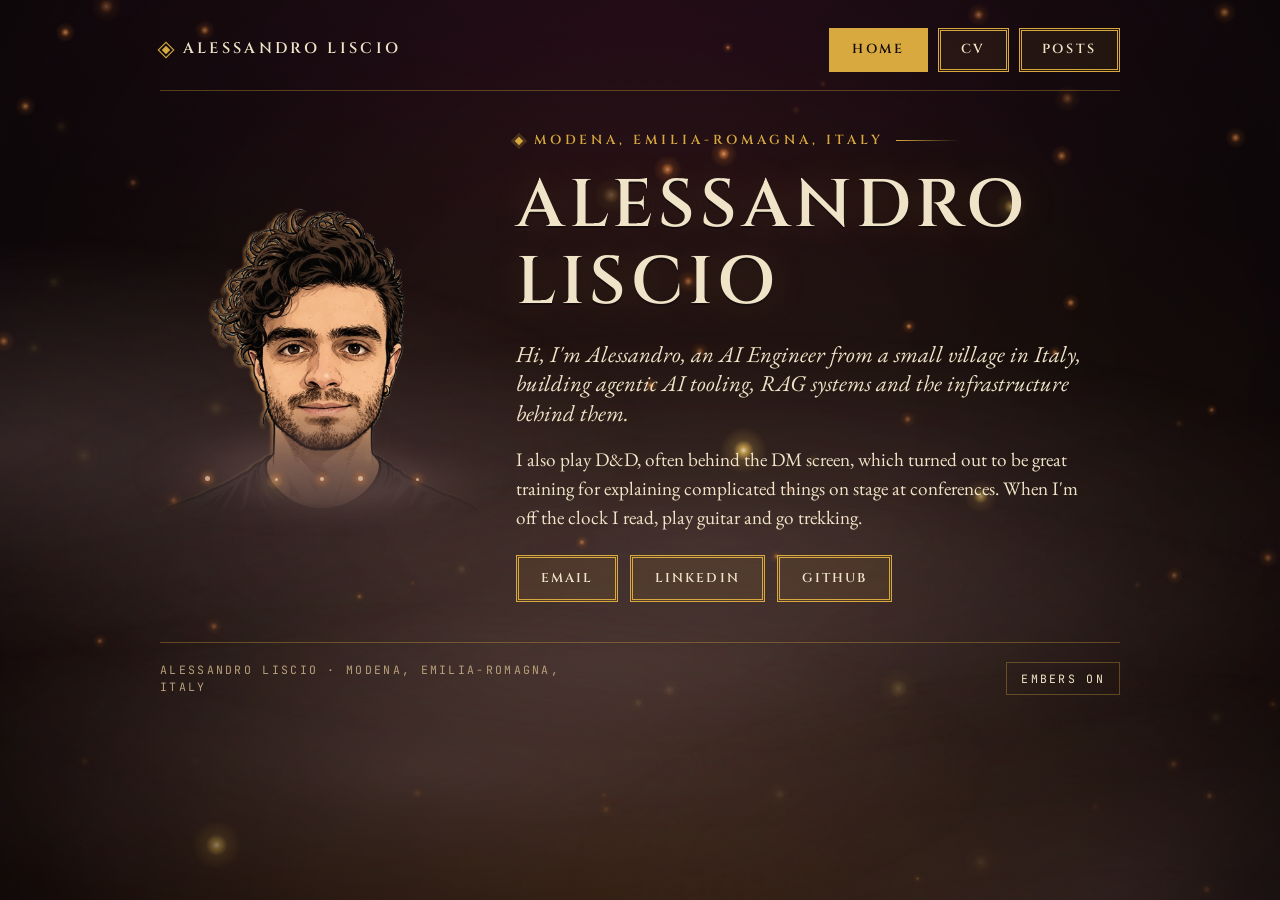
==== commit e880eedd: "chore: update site from profile" ====
--- a/index.html
+++ b/index.html
@@ -25,7 +25,7 @@
 </section>
 <section class='view' id='posts' aria-labelledby='posts-h'>
 <div class='folio-head'><p class='kicker'>Posts</p><h2 id='posts-h' tabindex='-1'>Notes from my talks</h2></div>
-<ul class='cards'><li class='card'><span class='label'>2026</span><h3>LOINC Conference, Cologne: speaker, round table on AI for laboratory test mapping</h3></li><li class='card'><span class='label'>2026</span><h3>Cloud-Native Days Italy, Bologna: speaker, &quot;L&#x27;anatomia di un chatbot enterprise&quot;</h3></li><li class='card'><span class='label'>2025</span><h3>AIME 2025, Pavia</h3></li><li class='card'><span class='label'>2023</span><h3>LOINC Conference, Atlanta</h3></li></ul>
+<ul class='cards'><li class='card'><span class='label'>2026</span><h3>LOINC Conference, Cologne: speaker, round table on AI for laboratory test mapping</h3><a class='go' href='articles/loinc-cologne-2026.html' aria-label='Read the post: AI for laboratory test mapping at the LOINC Conference in Cologne'>Read the post</a></li><li class='card'><span class='label'>2026</span><h3>Cloud-Native Days Italy, Bologna: speaker, &quot;L&#x27;anatomia di un chatbot enterprise&quot;</h3><a class='go' href='articles/cloud-native-days-2026.html' aria-label='Read the post: The anatomy of an enterprise chatbot, at Cloud-Native Days Italy'>Read the post</a></li><li class='card'><span class='label'>2025</span><h3>AIME 2025, Pavia</h3><a class='go' href='articles/aime-2025.html' aria-label='Read the post: D-LARA at AIME 2025 in Pavia'>Read the post</a></li><li class='card'><span class='label'>2023</span><h3>LOINC Conference, Atlanta</h3><a class='go' href='articles/loinc-atlanta-2023.html' aria-label='Read the post: LARA at the LOINC Conference in Atlanta'>Read the post</a></li></ul>
 </section>
 </main>
 <footer class='foot'><p class='label'>Alessandro Liscio · Modena, Emilia-Romagna, Italy</p><button class='toggle' id='motion-toggle' type='button' hidden>Embers on</button></footer>
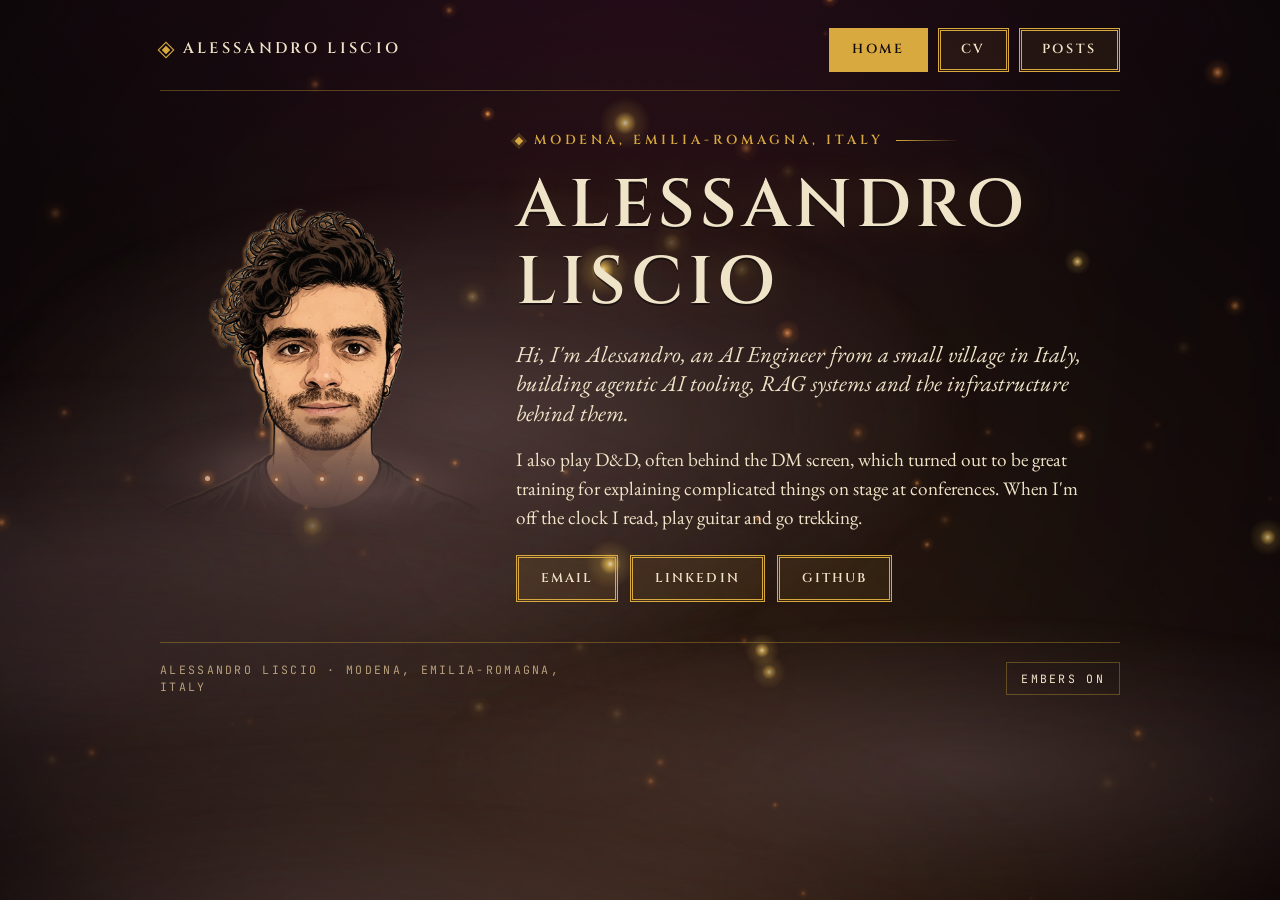
==== commit 66fcc21f: "chore: posts say who presented, no technical specs Alessandro presented at AIME 2025 and at the LOIN" ====
--- a/index.html
+++ b/index.html
@@ -16,7 +16,7 @@
 <div class='cv'>
 <section class='cv-sec' aria-labelledby='cv-exp'><h3 id='cv-exp'>Experience</h3><div class='cv-body'><div class='entry'><div class='entry-head'><b>AI Engineer, Dedalus</b><span class='label'>Jul 2022 - Present</span></div><p class='pre'>Builds agentic AI tooling and RAG systems, and the infrastructure around them.</p></div><div class='entry'><div class='entry-head'><b>Machine Learning Engineer, AAK TELE-SCIENCE, INC.</b><span class='label'>Apr 2021 - Mar 2022</span></div><p class='pre'>Developed Deep Learning and NLP models to match investors and researchers based on investment history and scientific publications.</p></div></div></section>
 <section class='cv-sec' aria-labelledby='cv-edu'><h3 id='cv-edu'>Education</h3><div class='cv-body'><div class='entry'><div class='entry-head'><b>Master of Science - MS, Artificial Intelligence (110/110). Thesis: A Transformer-Based Application for Researchers Recommendation</b><span class='label'>Sep 2019 - Mar 2022</span></div><p class='muted'>Alma Mater Studiorum – Università di Bologna</p></div><div class='entry'><div class='entry-head'><b>Bachelor&#x27;s degree, Information Technology (109/110). Thesis: Monitoring of Behavioral Anomalies on Patients in Rehabilitation from Spinal Trauma</b><span class='label'>Sep 2016 - Oct 2019</span></div><p class='muted'>University of Camerino</p></div></div></section>
-<section class='cv-sec' aria-labelledby='cv-talks'><h3 id='cv-talks'>Talks</h3><div class='cv-body'><ol class='thread'><li><span class='label'>2026</span><span>LOINC Conference, Cologne: speaker, round table on AI for laboratory test mapping</span></li><li><span class='label'>2026</span><span>Cloud-Native Days Italy, Bologna: speaker, &quot;L&#x27;anatomia di un chatbot enterprise&quot;</span></li><li><span class='label'>2025</span><span>AIME 2025, Pavia</span></li><li><span class='label'>2023</span><span>LOINC Conference, Atlanta</span></li></ol></div></section>
+<section class='cv-sec' aria-labelledby='cv-talks'><h3 id='cv-talks'>Talks</h3><div class='cv-body'><ol class='thread'><li><span class='label'>2026</span><span>LOINC Conference, Cologne: speaker, round table on AI for laboratory test mapping</span></li><li><span class='label'>2026</span><span>Cloud-Native Days Italy, Bologna: speaker, &quot;L&#x27;anatomia di un chatbot enterprise&quot;</span></li><li><span class='label'>2025</span><span>AIME 2025, Pavia: speaker, D-LARA, an AI assistant for LOINC mapping</span></li><li><span class='label'>2023</span><span>LOINC Conference, Atlanta: speaker, first presentation of LARA</span></li></ol></div></section>
 <section class='cv-sec' aria-labelledby='cv-pub'><h3 id='cv-pub'>Publications</h3><div class='cv-body'><div class='entry'><div class='entry-head'><b><a href='https://doi.org/10.1007/978-3-031-95841-0_43' rel='noopener'>Advancing LOINC Mapping with AI: Insights from LARA&#x27;s RAG Implementation and Expert Evaluation, book chapter</a></b><span class='label'>2025</span></div></div><div class='entry'><div class='entry-head'><b><a href='https://doi.org/10.1016/j.artmed.2024.102841' rel='noopener'>An innovative artificial intelligence-based method to compress complex models into explainable, model-agnostic and reduced decision support systems with application to healthcare (NEAR), Artificial Intelligence in Medicine</a></b><span class='label'>2024</span></div></div><div class='entry'><div class='entry-head'><b>Federated learning in healthcare: Addressing AI challenges and operational realities under the GDPR, Journal of Data Protection &amp; Privacy, vol. 7, no. 3</b></div></div><div class='entry'><div class='entry-head'><b><a href='https://arxiv.org/abs/1909.10308' rel='noopener'>BinarySDG: binary sensor data generation with R, arXiv</a></b><span class='label'>2019</span></div></div></div></section>
 <section class='cv-sec' aria-labelledby='cv-honors'><h3 id='cv-honors'>Honors</h3><div class='cv-body'><div class='entry'><div class='entry-head'><b>Como Lake Awards prize for LARA</b></div></div></div></section>
 <section class='cv-sec' aria-labelledby='cv-skills'><h3 id='cv-skills'>Skills</h3><div class='cv-body'><ul class='chips'><li>Python</li><li>LangChain</li><li>RAG</li><li>LLM and agentic AI</li><li>Azure AI</li><li>Hugging Face</li><li>PyTorch</li><li>Scikit-Learn</li><li>Pandas</li><li>NumPy</li><li>SQL</li><li>PostgreSQL</li><li>Docker</li><li>Linux</li><li>Git</li><li>OpenShift</li><li>Helm</li><li>GitHub Actions</li></ul></div></section>
@@ -25,7 +25,7 @@
 </section>
 <section class='view' id='posts' aria-labelledby='posts-h'>
 <div class='folio-head'><p class='kicker'>Posts</p><h2 id='posts-h' tabindex='-1'>Notes from my talks</h2></div>
-<ul class='cards'><li class='card'><span class='label'>2026</span><h3>LOINC Conference, Cologne: speaker, round table on AI for laboratory test mapping</h3><a class='go' href='articles/loinc-cologne-2026.html' aria-label='Read the post: AI for laboratory test mapping at the LOINC Conference in Cologne'>Read the post</a></li><li class='card'><span class='label'>2026</span><h3>Cloud-Native Days Italy, Bologna: speaker, &quot;L&#x27;anatomia di un chatbot enterprise&quot;</h3><a class='go' href='articles/cloud-native-days-2026.html' aria-label='Read the post: The anatomy of an enterprise chatbot, at Cloud-Native Days Italy'>Read the post</a></li><li class='card'><span class='label'>2025</span><h3>AIME 2025, Pavia</h3><a class='go' href='articles/aime-2025.html' aria-label='Read the post: D-LARA at AIME 2025 in Pavia'>Read the post</a></li><li class='card'><span class='label'>2023</span><h3>LOINC Conference, Atlanta</h3><a class='go' href='articles/loinc-atlanta-2023.html' aria-label='Read the post: LARA at the LOINC Conference in Atlanta'>Read the post</a></li></ul>
+<ul class='cards'><li class='card'><span class='label'>2026</span><h3>LOINC Conference, Cologne: speaker, round table on AI for laboratory test mapping</h3><a class='go' href='articles/loinc-cologne-2026.html' aria-label='Read the post: AI for laboratory test mapping at the LOINC Conference in Cologne'>Read the post</a></li><li class='card'><span class='label'>2026</span><h3>Cloud-Native Days Italy, Bologna: speaker, &quot;L&#x27;anatomia di un chatbot enterprise&quot;</h3><a class='go' href='articles/cloud-native-days-2026.html' aria-label='Read the post: The anatomy of an enterprise chatbot, at Cloud-Native Days Italy'>Read the post</a></li><li class='card'><span class='label'>2025</span><h3>AIME 2025, Pavia: speaker, D-LARA, an AI assistant for LOINC mapping</h3><a class='go' href='articles/aime-2025.html' aria-label='Read the post: D-LARA at AIME 2025 in Pavia'>Read the post</a></li><li class='card'><span class='label'>2023</span><h3>LOINC Conference, Atlanta: speaker, first presentation of LARA</h3><a class='go' href='articles/loinc-atlanta-2023.html' aria-label='Read the post: LARA at the LOINC Conference in Atlanta'>Read the post</a></li></ul>
 </section>
 </main>
 <footer class='foot'><p class='label'>Alessandro Liscio · Modena, Emilia-Romagna, Italy</p><button class='toggle' id='motion-toggle' type='button' hidden>Embers on</button></footer>
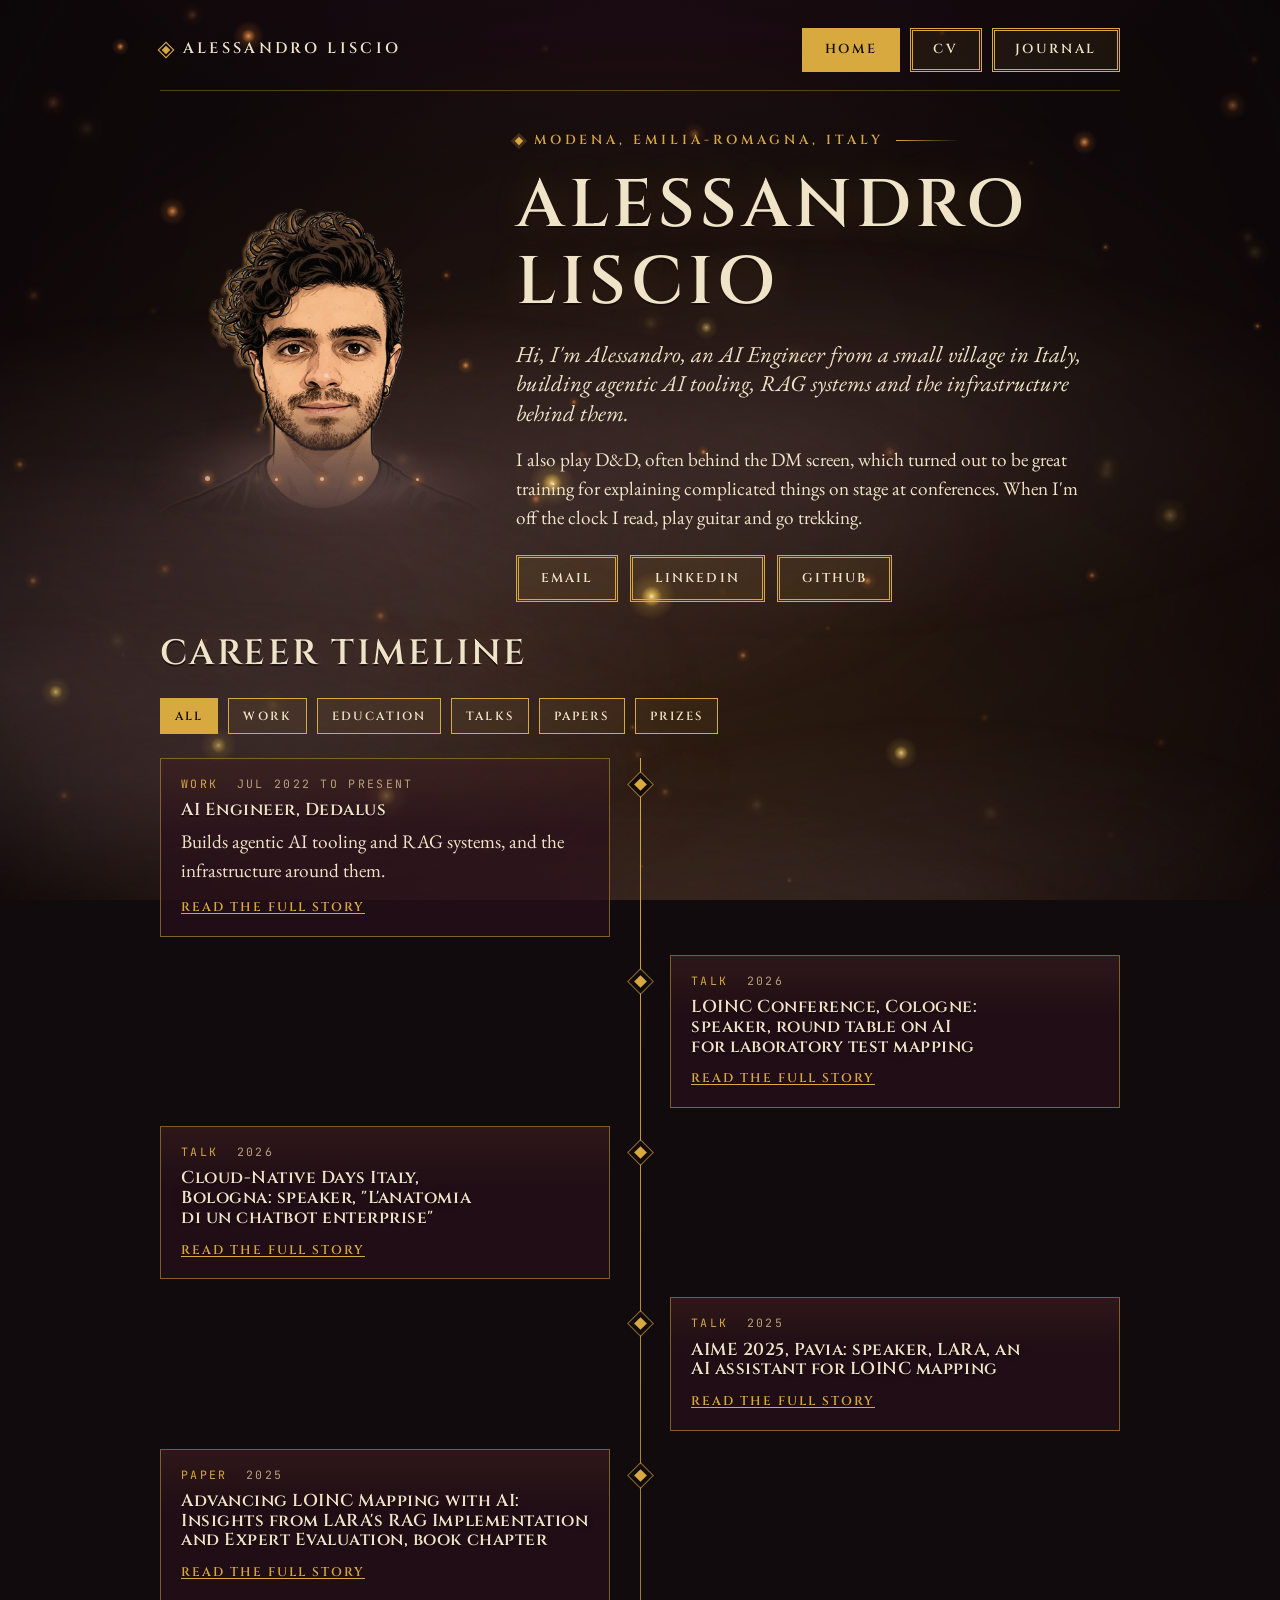
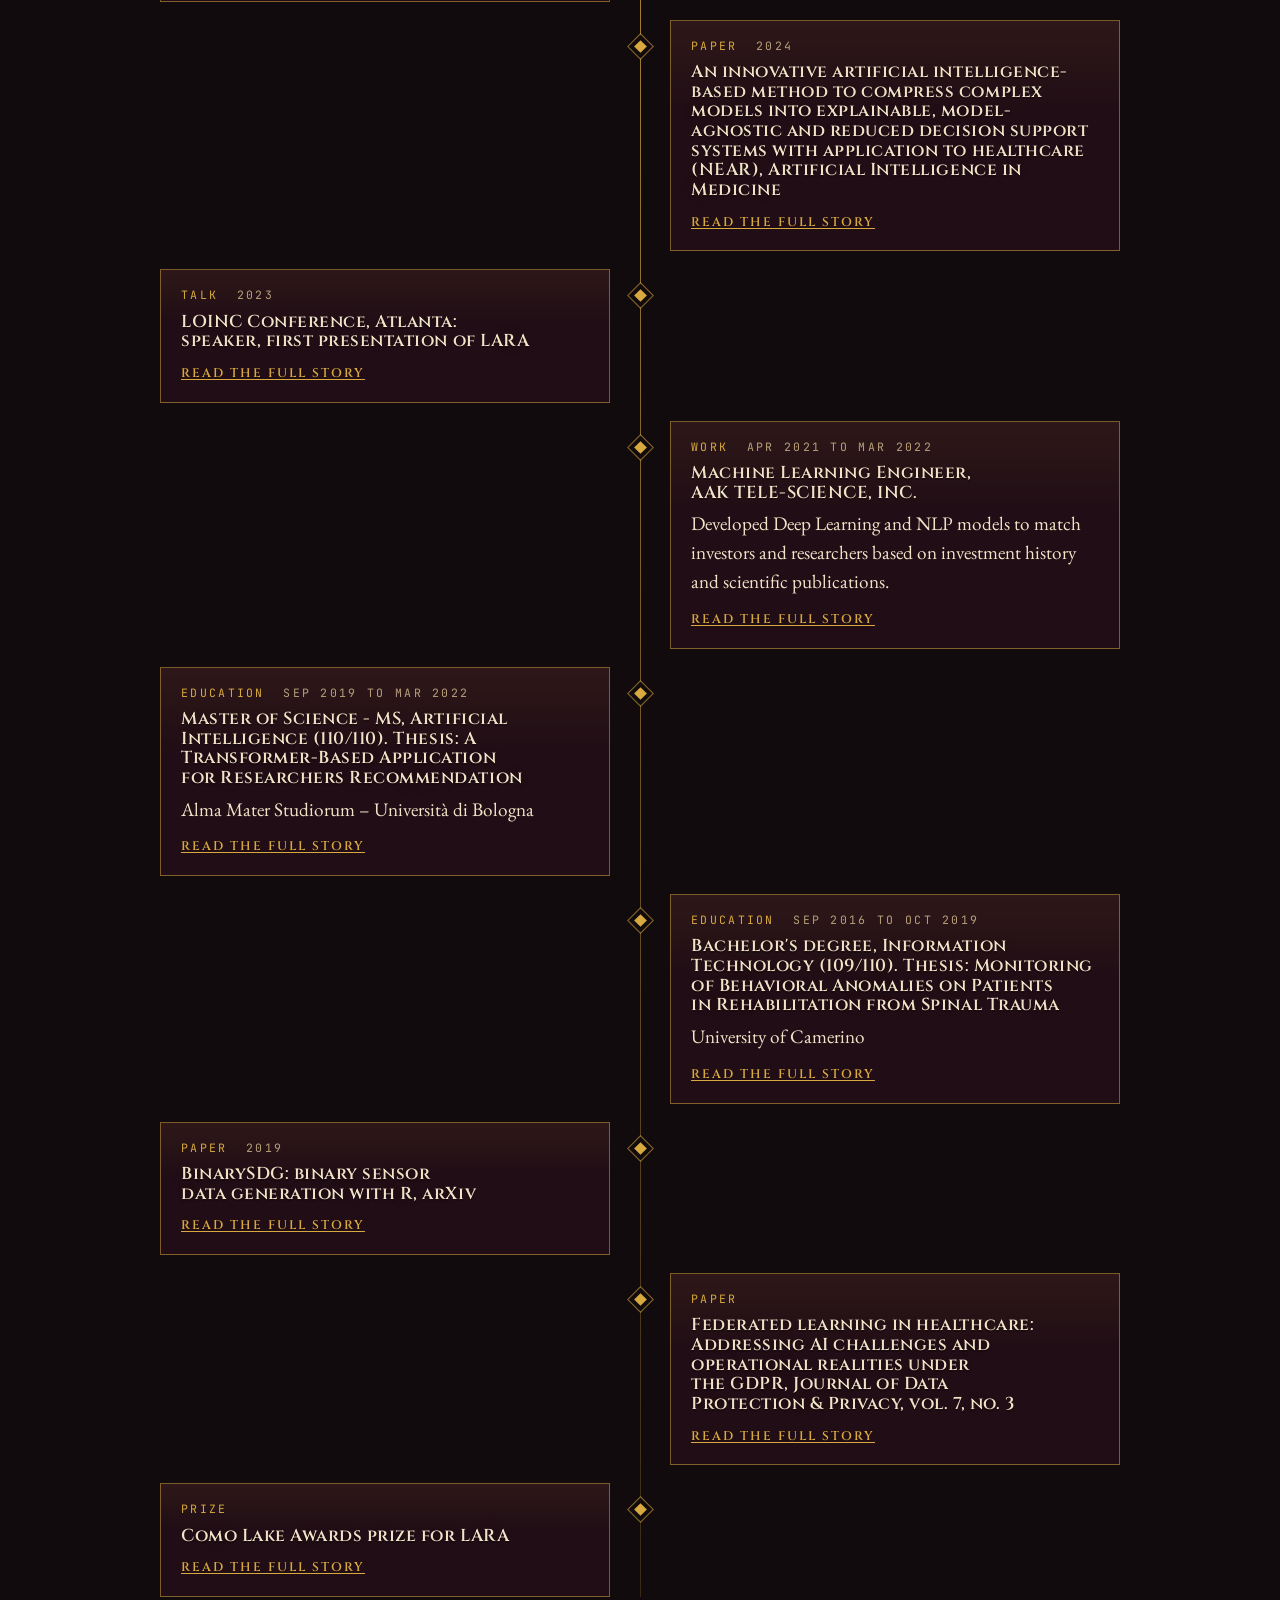
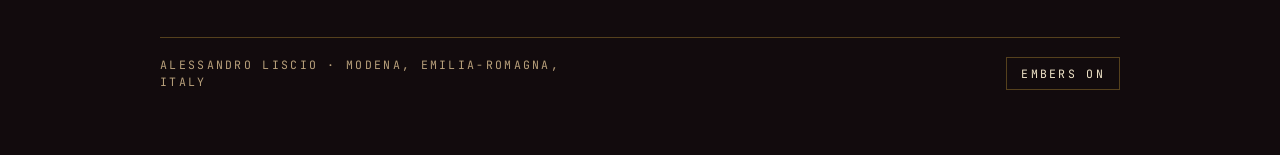
==== commit 0729a97d: "chore: update site from profile" ====
--- a/index.html
+++ b/index.html
@@ -3,29 +3,36 @@
 <body>
 <canvas id='ambient' aria-hidden='true'></canvas>
 <div class='wrap'>
-<header class='mast'><a class='mark' href='#home'>Alessandro Liscio</a><nav aria-label='Site'><ul class='tabs'><li><a href='#home' data-view='home' aria-current='page'>Home</a></li><li><a href='#cv' data-view='cv'>CV</a></li><li><a href='#posts' data-view='posts'>Posts</a></li></ul></nav></header>
+<header class='mast'><a class='mark' href='#home'>Alessandro Liscio</a><nav aria-label='Site'><ul class='tabs'><li><a href='#home' data-view='home' aria-current='page'>Home</a></li><li><a href='#cv' data-view='cv'>CV</a></li><li><a href='#journal' data-view='journal'>Journal</a></li></ul></nav></header>
 <main>
 <section class='view' id='home' aria-labelledby='home-h'>
 <div class='hero'>
 <div class='figure'><img src='portrait.png' alt='Portrait of Alessandro Liscio'><div class='fog-front' aria-hidden='true'><span class='drift'></span><span class='drift'></span></div><div class='motes' aria-hidden='true'><i class=drift></i><i class=drift></i><i class=drift></i><i class=drift></i><i class=drift></i></div></div>
 <div class='hero-text'><p class='kicker'>Modena, Emilia-Romagna, Italy</p><h1 id='home-h' tabindex='-1'>Alessandro Liscio</h1><p class='lead'>Hi, I&#x27;m Alessandro, an AI Engineer from a small village in Italy, building agentic AI tooling, RAG systems and the infrastructure behind them.</p><p>I also play D&amp;D, often behind the DM screen, which turned out to be great training for explaining complicated things on stage at conferences. When I&#x27;m off the clock I read, play guitar and go trekking.</p><ul class='links'><li><a href='mailto:alessandroliscio02@gmail.com' rel='noopener'>Email</a></li><li><a href='https://www.linkedin.com/in/alessandro-liscio-483027192/' rel='noopener'>LinkedIn</a></li><li><a href='https://github.com/AlessandroLiscio' rel='noopener'>GitHub</a></li></ul></div>
 </div>
+<section class='timeline' aria-labelledby='timeline-h'><h2 id='timeline-h'>Career timeline</h2>
+<div class='filters' role='group' aria-label='Filter the timeline' hidden><button type='button' data-kind='' aria-pressed='true'>All</button><button type='button' data-kind='experience' aria-pressed='false'>Work</button><button type='button' data-kind='education' aria-pressed='false'>Education</button><button type='button' data-kind='conferences' aria-pressed='false'>Talks</button><button type='button' data-kind='publications' aria-pressed='false'>Papers</button><button type='button' data-kind='honors' aria-pressed='false'>Prizes</button></div>
+<ol class='tl'><li data-kind='experience'><div class='tl-card'><p class='label'><span class='tl-kind'>Work</span> Jul 2022 to Present</p><h3>AI Engineer, Dedalus</h3><p>Builds agentic AI tooling and RAG systems, and the infrastructure around them.</p><a class='go' href='articles/work-dedalus.html' aria-label='Read the full story: AI Engineer, Dedalus'>Read the full story</a></div></li><li data-kind='conferences'><div class='tl-card'><p class='label'><span class='tl-kind'>Talk</span> 2026</p><h3>LOINC Conference, Cologne: speaker, round table on AI for laboratory test mapping</h3><a class='go' href='articles/loinc-cologne-2026.html' aria-label='Read the full story: LOINC Conference, Cologne: speaker, round table on AI for laboratory test mapping'>Read the full story</a></div></li><li data-kind='conferences'><div class='tl-card'><p class='label'><span class='tl-kind'>Talk</span> 2026</p><h3>Cloud-Native Days Italy, Bologna: speaker, &quot;L&#x27;anatomia di un chatbot enterprise&quot;</h3><a class='go' href='articles/cloud-native-days-2026.html' aria-label='Read the full story: Cloud-Native Days Italy, Bologna: speaker, &quot;L&#x27;anatomia di un chatbot enterprise&quot;'>Read the full story</a></div></li><li data-kind='conferences'><div class='tl-card'><p class='label'><span class='tl-kind'>Talk</span> 2025</p><h3>AIME 2025, Pavia: speaker, LARA, an AI assistant for LOINC mapping</h3><a class='go' href='articles/aime-2025.html' aria-label='Read the full story: AIME 2025, Pavia: speaker, LARA, an AI assistant for LOINC mapping'>Read the full story</a></div></li><li data-kind='publications'><div class='tl-card'><p class='label'><span class='tl-kind'>Paper</span> 2025</p><h3>Advancing LOINC Mapping with AI: Insights from LARA&#x27;s RAG Implementation and Expert Evaluation, book chapter</h3><a class='go' href='articles/paper-lara-loinc.html' aria-label='Read the full story: Advancing LOINC Mapping with AI: Insights from LARA&#x27;s RAG Implementation and Expert Evaluation, book chapter'>Read the full story</a></div></li><li data-kind='publications'><div class='tl-card'><p class='label'><span class='tl-kind'>Paper</span> 2024</p><h3>An innovative artificial intelligence-based method to compress complex models into explainable, model-agnostic and reduced decision support systems with application to healthcare (NEAR), Artificial Intelligence in Medicine</h3><a class='go' href='articles/paper-near.html' aria-label='Read the full story: An innovative artificial intelligence-based method to compress complex models into explainable, model-agnostic and reduced decision support systems with application to healthcare (NEAR), Artificial Intelligence in Medicine'>Read the full story</a></div></li><li data-kind='conferences'><div class='tl-card'><p class='label'><span class='tl-kind'>Talk</span> 2023</p><h3>LOINC Conference, Atlanta: speaker, first presentation of LARA</h3><a class='go' href='articles/loinc-atlanta-2023.html' aria-label='Read the full story: LOINC Conference, Atlanta: speaker, first presentation of LARA'>Read the full story</a></div></li><li data-kind='experience'><div class='tl-card'><p class='label'><span class='tl-kind'>Work</span> Apr 2021 to Mar 2022</p><h3>Machine Learning Engineer, AAK TELE-SCIENCE, INC.</h3><p>Developed Deep Learning and NLP models to match investors and researchers based on investment history and scientific publications.</p><a class='go' href='articles/work-aak.html' aria-label='Read the full story: Machine Learning Engineer, AAK TELE-SCIENCE, INC.'>Read the full story</a></div></li><li data-kind='education'><div class='tl-card'><p class='label'><span class='tl-kind'>Education</span> Sep 2019 to Mar 2022</p><h3>Master of Science - MS, Artificial Intelligence (110/110). Thesis: A Transformer-Based Application for Researchers Recommendation</h3><p>Alma Mater Studiorum – Università di Bologna</p><a class='go' href='articles/msc-bologna.html' aria-label='Read the full story: Master of Science - MS, Artificial Intelligence (110/110). Thesis: A Transformer-Based Application for Researchers Recommendation'>Read the full story</a></div></li><li data-kind='education'><div class='tl-card'><p class='label'><span class='tl-kind'>Education</span> Sep 2016 to Oct 2019</p><h3>Bachelor&#x27;s degree, Information Technology (109/110). Thesis: Monitoring of Behavioral Anomalies on Patients in Rehabilitation from Spinal Trauma</h3><p>University of Camerino</p><a class='go' href='articles/bsc-camerino.html' aria-label='Read the full story: Bachelor&#x27;s degree, Information Technology (109/110). Thesis: Monitoring of Behavioral Anomalies on Patients in Rehabilitation from Spinal Trauma'>Read the full story</a></div></li><li data-kind='publications'><div class='tl-card'><p class='label'><span class='tl-kind'>Paper</span> 2019</p><h3>BinarySDG: binary sensor data generation with R, arXiv</h3><a class='go' href='articles/paper-binarysdg.html' aria-label='Read the full story: BinarySDG: binary sensor data generation with R, arXiv'>Read the full story</a></div></li><li data-kind='publications'><div class='tl-card'><p class='label'><span class='tl-kind'>Paper</span> </p><h3>Federated learning in healthcare: Addressing AI challenges and operational realities under the GDPR, Journal of Data Protection &amp; Privacy, vol. 7, no. 3</h3><a class='go' href='articles/paper-federated-learning.html' aria-label='Read the full story: Federated learning in healthcare: Addressing AI challenges and operational realities under the GDPR, Journal of Data Protection &amp; Privacy, vol. 7, no. 3'>Read the full story</a></div></li><li data-kind='honors'><div class='tl-card'><p class='label'><span class='tl-kind'>Prize</span> </p><h3>Como Lake Awards prize for LARA</h3><a class='go' href='articles/prize-como-lake.html' aria-label='Read the full story: Como Lake Awards prize for LARA'>Read the full story</a></div></li></ol></section>
 </section>
 <section class='view' id='cv' aria-labelledby='cv-h'>
 <div class='folio-head'><p class='kicker'>Curriculum vitae</p><h2 id='cv-h' tabindex='-1'>Alessandro Liscio</h2><p class='lead'>AI Engineer, Modena, Emilia-Romagna, Italy.</p></div>
 <div class='cv'>
 <section class='cv-sec' aria-labelledby='cv-exp'><h3 id='cv-exp'>Experience</h3><div class='cv-body'><div class='entry'><div class='entry-head'><b>AI Engineer, Dedalus</b><span class='label'>Jul 2022 - Present</span></div><p class='pre'>Builds agentic AI tooling and RAG systems, and the infrastructure around them.</p></div><div class='entry'><div class='entry-head'><b>Machine Learning Engineer, AAK TELE-SCIENCE, INC.</b><span class='label'>Apr 2021 - Mar 2022</span></div><p class='pre'>Developed Deep Learning and NLP models to match investors and researchers based on investment history and scientific publications.</p></div></div></section>
 <section class='cv-sec' aria-labelledby='cv-edu'><h3 id='cv-edu'>Education</h3><div class='cv-body'><div class='entry'><div class='entry-head'><b>Master of Science - MS, Artificial Intelligence (110/110). Thesis: A Transformer-Based Application for Researchers Recommendation</b><span class='label'>Sep 2019 - Mar 2022</span></div><p class='muted'>Alma Mater Studiorum – Università di Bologna</p></div><div class='entry'><div class='entry-head'><b>Bachelor&#x27;s degree, Information Technology (109/110). Thesis: Monitoring of Behavioral Anomalies on Patients in Rehabilitation from Spinal Trauma</b><span class='label'>Sep 2016 - Oct 2019</span></div><p class='muted'>University of Camerino</p></div></div></section>
-<section class='cv-sec' aria-labelledby='cv-talks'><h3 id='cv-talks'>Talks</h3><div class='cv-body'><ol class='thread'><li><span class='label'>2026</span><span>LOINC Conference, Cologne: speaker, round table on AI for laboratory test mapping</span></li><li><span class='label'>2026</span><span>Cloud-Native Days Italy, Bologna: speaker, &quot;L&#x27;anatomia di un chatbot enterprise&quot;</span></li><li><span class='label'>2025</span><span>AIME 2025, Pavia: speaker, D-LARA, an AI assistant for LOINC mapping</span></li><li><span class='label'>2023</span><span>LOINC Conference, Atlanta: speaker, first presentation of LARA</span></li></ol></div></section>
+<section class='cv-sec' aria-labelledby='cv-talks'><h3 id='cv-talks'>Talks</h3><div class='cv-body'><ol class='thread'><li><span class='label'>2026</span><span>LOINC Conference, Cologne: speaker, round table on AI for laboratory test mapping</span></li><li><span class='label'>2026</span><span>Cloud-Native Days Italy, Bologna: speaker, &quot;L&#x27;anatomia di un chatbot enterprise&quot;</span></li><li><span class='label'>2025</span><span>AIME 2025, Pavia: speaker, LARA, an AI assistant for LOINC mapping</span></li><li><span class='label'>2023</span><span>LOINC Conference, Atlanta: speaker, first presentation of LARA</span></li></ol></div></section>
 <section class='cv-sec' aria-labelledby='cv-pub'><h3 id='cv-pub'>Publications</h3><div class='cv-body'><div class='entry'><div class='entry-head'><b><a href='https://doi.org/10.1007/978-3-031-95841-0_43' rel='noopener'>Advancing LOINC Mapping with AI: Insights from LARA&#x27;s RAG Implementation and Expert Evaluation, book chapter</a></b><span class='label'>2025</span></div></div><div class='entry'><div class='entry-head'><b><a href='https://doi.org/10.1016/j.artmed.2024.102841' rel='noopener'>An innovative artificial intelligence-based method to compress complex models into explainable, model-agnostic and reduced decision support systems with application to healthcare (NEAR), Artificial Intelligence in Medicine</a></b><span class='label'>2024</span></div></div><div class='entry'><div class='entry-head'><b>Federated learning in healthcare: Addressing AI challenges and operational realities under the GDPR, Journal of Data Protection &amp; Privacy, vol. 7, no. 3</b></div></div><div class='entry'><div class='entry-head'><b><a href='https://arxiv.org/abs/1909.10308' rel='noopener'>BinarySDG: binary sensor data generation with R, arXiv</a></b><span class='label'>2019</span></div></div></div></section>
 <section class='cv-sec' aria-labelledby='cv-honors'><h3 id='cv-honors'>Honors</h3><div class='cv-body'><div class='entry'><div class='entry-head'><b>Como Lake Awards prize for LARA</b></div></div></div></section>
 <section class='cv-sec' aria-labelledby='cv-skills'><h3 id='cv-skills'>Skills</h3><div class='cv-body'><ul class='chips'><li>Python</li><li>LangChain</li><li>RAG</li><li>LLM and agentic AI</li><li>Azure AI</li><li>Hugging Face</li><li>PyTorch</li><li>Scikit-Learn</li><li>Pandas</li><li>NumPy</li><li>SQL</li><li>PostgreSQL</li><li>Docker</li><li>Linux</li><li>Git</li><li>OpenShift</li><li>Helm</li><li>GitHub Actions</li></ul></div></section>
 <section class='cv-sec' aria-labelledby='cv-lang'><h3 id='cv-lang'>Languages</h3><div class='cv-body'><ul class='chips'><li>Italian (native)</li><li>English (C1, certified)</li></ul></div></section>
 </div>
 </section>
-<section class='view' id='posts' aria-labelledby='posts-h'>
-<div class='folio-head'><p class='kicker'>Posts</p><h2 id='posts-h' tabindex='-1'>Notes from my talks</h2></div>
-<ul class='cards'><li class='card'><span class='label'>2026</span><h3>LOINC Conference, Cologne: speaker, round table on AI for laboratory test mapping</h3><a class='go' href='articles/loinc-cologne-2026.html' aria-label='Read the post: AI for laboratory test mapping at the LOINC Conference in Cologne'>Read the post</a></li><li class='card'><span class='label'>2026</span><h3>Cloud-Native Days Italy, Bologna: speaker, &quot;L&#x27;anatomia di un chatbot enterprise&quot;</h3><a class='go' href='articles/cloud-native-days-2026.html' aria-label='Read the post: The anatomy of an enterprise chatbot, at Cloud-Native Days Italy'>Read the post</a></li><li class='card'><span class='label'>2025</span><h3>AIME 2025, Pavia: speaker, D-LARA, an AI assistant for LOINC mapping</h3><a class='go' href='articles/aime-2025.html' aria-label='Read the post: D-LARA at AIME 2025 in Pavia'>Read the post</a></li><li class='card'><span class='label'>2023</span><h3>LOINC Conference, Atlanta: speaker, first presentation of LARA</h3><a class='go' href='articles/loinc-atlanta-2023.html' aria-label='Read the post: LARA at the LOINC Conference in Atlanta'>Read the post</a></li></ul>
+<section class='view' id='journal' aria-labelledby='journal-h'>
+<div class='folio-head'><p class='kicker'>Journal</p><h2 id='journal-h' tabindex='-1'>Notes and stories</h2></div>
+<section class='journal-group' aria-labelledby='journal-work'><h3 id='journal-work'>Work</h3><ul class='cards'><li class='card'><span class='label'>2022</span><h4>AI Engineer, Dedalus</h4><a class='go' href='articles/work-dedalus.html' aria-label='Read the full story: AI Engineer, Dedalus'>Read the full story</a></li><li class='card'><span class='label'>2021</span><h4>Machine Learning Engineer, AAK TELE-SCIENCE, INC.</h4><a class='go' href='articles/work-aak.html' aria-label='Read the full story: Machine Learning Engineer, AAK TELE-SCIENCE, INC.'>Read the full story</a></li></ul></section>
+<section class='journal-group' aria-labelledby='journal-education'><h3 id='journal-education'>Education</h3><ul class='cards'><li class='card'><span class='label'>2022</span><h4>Master of Science - MS, Artificial Intelligence (110/110). Thesis: A Transformer-Based Application for Researchers Recommendation</h4><a class='go' href='articles/msc-bologna.html' aria-label='Read the full story: Master of Science - MS, Artificial Intelligence (110/110). Thesis: A Transformer-Based Application for Researchers Recommendation'>Read the full story</a></li><li class='card'><span class='label'>2019</span><h4>Bachelor&#x27;s degree, Information Technology (109/110). Thesis: Monitoring of Behavioral Anomalies on Patients in Rehabilitation from Spinal Trauma</h4><a class='go' href='articles/bsc-camerino.html' aria-label='Read the full story: Bachelor&#x27;s degree, Information Technology (109/110). Thesis: Monitoring of Behavioral Anomalies on Patients in Rehabilitation from Spinal Trauma'>Read the full story</a></li></ul></section>
+<section class='journal-group' aria-labelledby='journal-talks'><h3 id='journal-talks'>Talks</h3><ul class='cards'><li class='card'><span class='label'>2026</span><h4>LOINC Conference, Cologne: speaker, round table on AI for laboratory test mapping</h4><a class='go' href='articles/loinc-cologne-2026.html' aria-label='Read the full story: LOINC Conference, Cologne: speaker, round table on AI for laboratory test mapping'>Read the full story</a></li><li class='card'><span class='label'>2026</span><h4>Cloud-Native Days Italy, Bologna: speaker, &quot;L&#x27;anatomia di un chatbot enterprise&quot;</h4><a class='go' href='articles/cloud-native-days-2026.html' aria-label='Read the full story: Cloud-Native Days Italy, Bologna: speaker, &quot;L&#x27;anatomia di un chatbot enterprise&quot;'>Read the full story</a></li><li class='card'><span class='label'>2025</span><h4>AIME 2025, Pavia: speaker, LARA, an AI assistant for LOINC mapping</h4><a class='go' href='articles/aime-2025.html' aria-label='Read the full story: AIME 2025, Pavia: speaker, LARA, an AI assistant for LOINC mapping'>Read the full story</a></li><li class='card'><span class='label'>2023</span><h4>LOINC Conference, Atlanta: speaker, first presentation of LARA</h4><a class='go' href='articles/loinc-atlanta-2023.html' aria-label='Read the full story: LOINC Conference, Atlanta: speaker, first presentation of LARA'>Read the full story</a></li></ul></section>
+<section class='journal-group' aria-labelledby='journal-papers'><h3 id='journal-papers'>Papers</h3><ul class='cards'><li class='card'><span class='label'>2025</span><h4>Advancing LOINC Mapping with AI: Insights from LARA&#x27;s RAG Implementation and Expert Evaluation, book chapter</h4><a class='go' href='articles/paper-lara-loinc.html' aria-label='Read the full story: Advancing LOINC Mapping with AI: Insights from LARA&#x27;s RAG Implementation and Expert Evaluation, book chapter'>Read the full story</a></li><li class='card'><span class='label'>2024</span><h4>An innovative artificial intelligence-based method to compress complex models into explainable, model-agnostic and reduced decision support systems with application to healthcare (NEAR), Artificial Intelligence in Medicine</h4><a class='go' href='articles/paper-near.html' aria-label='Read the full story: An innovative artificial intelligence-based method to compress complex models into explainable, model-agnostic and reduced decision support systems with application to healthcare (NEAR), Artificial Intelligence in Medicine'>Read the full story</a></li><li class='card'><h4>Federated learning in healthcare: Addressing AI challenges and operational realities under the GDPR, Journal of Data Protection &amp; Privacy, vol. 7, no. 3</h4><a class='go' href='articles/paper-federated-learning.html' aria-label='Read the full story: Federated learning in healthcare: Addressing AI challenges and operational realities under the GDPR, Journal of Data Protection &amp; Privacy, vol. 7, no. 3'>Read the full story</a></li><li class='card'><span class='label'>2019</span><h4>BinarySDG: binary sensor data generation with R, arXiv</h4><a class='go' href='articles/paper-binarysdg.html' aria-label='Read the full story: BinarySDG: binary sensor data generation with R, arXiv'>Read the full story</a></li></ul></section>
+<section class='journal-group' aria-labelledby='journal-prizes'><h3 id='journal-prizes'>Prizes</h3><ul class='cards'><li class='card'><h4>Como Lake Awards prize for LARA</h4><a class='go' href='articles/prize-como-lake.html' aria-label='Read the full story: Como Lake Awards prize for LARA'>Read the full story</a></li></ul></section>
 </section>
 </main>
 <footer class='foot'><p class='label'>Alessandro Liscio · Modena, Emilia-Romagna, Italy</p><button class='toggle' id='motion-toggle' type='button' hidden>Embers on</button></footer>
--- a/site.css
+++ b/site.css
@@ -20,17 +20,17 @@
 #ambient { position: fixed; inset: 0; width: 100%; height: 100%; z-index: 0; pointer-events: none; }
 .wrap { position: relative; z-index: 1; max-width: 960px; margin: 0 auto; padding-block: 28px 64px; display: grid; gap: 40px; }
 /* single-column grids: minmax(0, 1fr) so a wide child (a long word, an image) never widens the page */
-.wrap, .view, .folio, .folio-head, .hero-text, .cv-body, .post, .post-body { grid-template-columns: minmax(0, 1fr); }
-h1, h2, h3, p, li, b { overflow-wrap: break-word; }
+.wrap, .view, .folio, .folio-head, .hero-text, .cv-body, .post, .post-body, .timeline, .tl, .tl-card, .journal-group { grid-template-columns: minmax(0, 1fr); }
+h1, h2, h3, h4, p, li, b { overflow-wrap: break-word; }
 a { color: var(--gold); text-decoration-thickness: 1px; text-underline-offset: .18em; overflow-wrap: anywhere; }
 a:hover { color: var(--ink); }
 :focus-visible { outline: 2px solid var(--gold); outline-offset: 3px; border-radius: 1px; }
-h1, h2, h3 { font-family: var(--f-display); font-weight: 600; text-transform: uppercase; letter-spacing: .07em; line-height: 1.14; text-wrap: balance; margin: 0; color: var(--ink); text-shadow: 0 2px 0 rgba(18, 11, 13, .7), 0 0 38px rgba(216, 169, 62, .2); }
+h1, h2, h3, h4 { font-family: var(--f-display); font-weight: 600; text-transform: uppercase; letter-spacing: .07em; line-height: 1.14; text-wrap: balance; margin: 0; color: var(--ink); text-shadow: 0 2px 0 rgba(18, 11, 13, .7), 0 0 38px rgba(216, 169, 62, .2); }
 h1 { font-size: var(--t-name); }
 h2 { font-size: var(--t-h2); }
 h3 { font-size: var(--t-h3); letter-spacing: .08em; }
 p { margin: 0; max-width: 65ch; }
-.label { font-family: var(--f-mono); font-size: var(--t-label); letter-spacing: .2em; text-transform: uppercase; color: var(--muted); font-variant-numeric: tabular-nums; }
+.label, figcaption { font-family: var(--f-mono); font-size: var(--t-label); letter-spacing: .2em; text-transform: uppercase; color: var(--muted); font-variant-numeric: tabular-nums; }
 .kicker { font-family: var(--f-display); font-weight: 600; font-size: .82rem; letter-spacing: .3em; text-transform: uppercase; color: var(--gold); display: flex; align-items: center; gap: .9em; }
 .kicker::before { content: ""; width: .45em; height: .45em; background: var(--gold); transform: rotate(45deg); box-shadow: 0 0 0 .22em rgba(216, 169, 62, .22); flex: none; }
 .kicker::after { content: ""; width: 64px; height: 1px; background: linear-gradient(90deg, var(--gold), transparent); }
@@ -38,8 +38,8 @@
 .muted { color: var(--muted); }
 .divider { display: block; width: min(420px, 100%); height: auto; color: var(--gold); }
 .divider circle { fill: var(--bg); }
-/* the engraved label face, shared by tabs, link plaques, card and back links, and chips */
-.tabs a, .links a, .card .go, .back, .chips li { font-family: var(--f-display); font-weight: 600; text-transform: uppercase; }
+/* the engraved label face, shared by tabs, link plaques, story and back links, chips and filters */
+.tabs a, .links a, .go, .back, .chips li, .filters button { font-family: var(--f-display); font-weight: 600; text-transform: uppercase; }
 
 /* masthead */
 .mast { display: flex; flex-wrap: wrap; align-items: center; justify-content: space-between; gap: 16px 24px; padding-bottom: 18px; border-bottom: 1px solid var(--line); }
@@ -82,6 +82,37 @@
 .links a { display: inline-block; font-size: .8rem; letter-spacing: .16em; text-decoration: none; color: var(--ink); padding: 11px 22px; border: 3px double var(--gold); background: rgba(216, 169, 62, .09); }
 .links a:hover { background: rgba(216, 169, 62, .22); }
 
+/* Home: the career timeline, a gold thread with one node per entry; one column, alternating sides on wide screens */
+.timeline { display: grid; gap: 24px; }
+.filters { display: flex; flex-wrap: wrap; gap: 10px; }
+.filters[hidden] { display: none; }
+.filters button { font-size: .74rem; letter-spacing: .18em; color: var(--ink); background: rgba(216, 169, 62, .08); border: 1px solid var(--gold); padding: 9px 14px; cursor: pointer; }
+.filters button:hover { background: rgba(216, 169, 62, .22); }
+.filters button[aria-pressed='true'] { background: var(--gold); color: var(--bg); }
+.tl { position: relative; display: grid; gap: 18px; margin: 0; padding: 0; list-style: none; }
+.tl::before { content: ""; position: absolute; left: 5px; top: 0; bottom: 0; width: 1px; background: linear-gradient(var(--gold), rgba(216, 169, 62, .2)); }
+.tl > li { position: relative; margin-left: 28px; --slide: 14px; /* less than the page padding, so a waiting card never widens a phone */ }
+.tl > li::before { content: ""; position: absolute; top: 22px; left: -27px; width: 9px; height: 9px; background: var(--gold); transform: rotate(45deg); box-shadow: 0 0 0 4px var(--bg), 0 0 0 5px rgba(216, 169, 62, .6); }
+.tl-card { display: grid; gap: 8px; padding: 16px 20px 18px; border: 1px solid rgba(216, 169, 62, .5); background: linear-gradient(180deg, rgba(216, 169, 62, .07), transparent 40%), var(--panel); }
+.tl-card:hover { border-color: var(--gold); }
+.tl-card h3 { text-transform: none; letter-spacing: .03em; font-size: 1.08rem; }
+.tl-kind { color: var(--gold); margin-right: .8em; }
+.go { justify-self: start; margin-top: 6px; font-size: .78rem; letter-spacing: .16em; }
+@media (min-width: 721px) {
+  .tl { --rail: 30px; }
+  .tl::before { left: 50%; }
+  .tl > li { width: calc(50% - var(--rail)); margin-left: 0; --slide: -14px; }
+  .tl > li::before { left: calc(100% + var(--rail) - 4px); }
+  .tl > li:nth-child(even of :not([hidden])) { justify-self: end; --slide: 14px; }
+  .tl > li:nth-child(even of :not([hidden]))::before { left: auto; right: calc(100% + var(--rail) - 5px); }
+}
+/* motion only: the page is complete at rest, and a card waits unseen only once site.js has marked the list for reveal */
+@media screen and (prefers-reduced-motion: no-preference) {
+  html:not(.still) .tl.reveal > li:not(.seen) > .tl-card:not(:focus-within) { opacity: 0; transform: translateX(var(--slide)); }
+  html:not(.still) .tl > li.seen > .tl-card { transition: opacity .7s var(--ease), transform .45s var(--ease), border-color .25s; }
+  html:not(.still) .tl > li > .tl-card:hover { transform: translateY(-3px); }
+}
+
 /* CV: manuscript margins, section names in the left margin */
 .cv { display: grid; grid-template-columns: minmax(0, 1fr); background: var(--sheet); border: 1px solid var(--line); padding: 8px 32px; }
 .cv-sec { display: grid; grid-template-columns: 170px minmax(0, 1fr); gap: 12px 32px; padding-block: 26px; border-top: 1px solid var(--line); }
@@ -99,13 +130,15 @@
 .chips { display: flex; flex-wrap: wrap; gap: 10px; margin: 0; padding: 0; list-style: none; }
 .chips li { font-size: .74rem; letter-spacing: .18em; padding: 7px 14px; border: 1px solid var(--gold); box-shadow: inset 0 0 0 3px var(--bg), inset 0 0 0 4px rgba(216, 169, 62, .5); }
 
-/* Posts: illuminated panels */
+/* Journal: illuminated panels, grouped by kind */
+.journal-group { display: grid; gap: 26px; }
+.journal-group > h3 { font-size: .9rem; letter-spacing: .12em; color: var(--gold); }
 .cards { display: grid; grid-template-columns: repeat(2, minmax(0, 1fr)); gap: 30px 24px; padding: 0; margin: 0; list-style: none; }
 .card { position: relative; display: grid; gap: 10px; align-content: start; padding: 30px 28px 26px; border: 1px solid rgba(216, 169, 62, .62); background: linear-gradient(180deg, rgba(216, 169, 62, .07), transparent 40%), var(--panel); box-shadow: 0 18px 40px -18px var(--bg); }
 .card::before { content: ""; position: absolute; inset: 6px; pointer-events: none; border: 1px solid rgba(216, 169, 62, .38); background: linear-gradient(var(--gold), var(--gold)) 0 0 / 6px 6px no-repeat, linear-gradient(var(--gold), var(--gold)) 100% 0 / 6px 6px no-repeat, linear-gradient(var(--gold), var(--gold)) 0 100% / 6px 6px no-repeat, linear-gradient(var(--gold), var(--gold)) 100% 100% / 6px 6px no-repeat; }
 .card::after { content: ""; position: absolute; top: -7px; left: 50%; width: 12px; height: 12px; margin-left: -6px; background: var(--gold); transform: rotate(45deg); box-shadow: 0 0 0 4px var(--bg); }
-.card h3 { text-transform: none; letter-spacing: .03em; font-size: 1.18rem; }
-.card .go { position: relative; z-index: 1; justify-self: start; margin-top: 6px; font-size: .78rem; letter-spacing: .16em; }
+.card h4 { text-transform: none; letter-spacing: .03em; font-size: 1.18rem; margin: 0; }
+.card .go { position: relative; z-index: 1; }
 
 /* one article */
 .post { display: grid; gap: 22px; background: var(--sheet); border: 1px solid var(--line); padding: 32px clamp(18px, 5vw, 56px) 40px; }
@@ -115,6 +148,8 @@
 .post-body h2 { font-size: var(--t-h3); }
 .post-body ul { margin: 0; padding-left: 1.2em; max-width: 65ch; }
 .post-body img { max-width: 100%; height: auto; }
+.post-body figure { margin: 0; display: grid; grid-template-columns: minmax(0, 1fr); gap: 8px; }
+.post-body figure img { display: block; box-sizing: border-box; width: 100%; max-height: 70vh; object-fit: contain; border: 1px solid var(--gold); background: rgba(0, 0, 0, .35); }
 /* code wraps instead of scrolling: a scroll box is not reachable by keyboard in every browser */
 .post-body pre { margin: 0; padding: 14px 16px; white-space: pre-wrap; overflow-wrap: anywhere; background: var(--bg); border: 1px solid var(--line); font-family: var(--f-mono); font-size: .8rem; }
 .back { font-size: .78rem; letter-spacing: .16em; justify-self: start; }
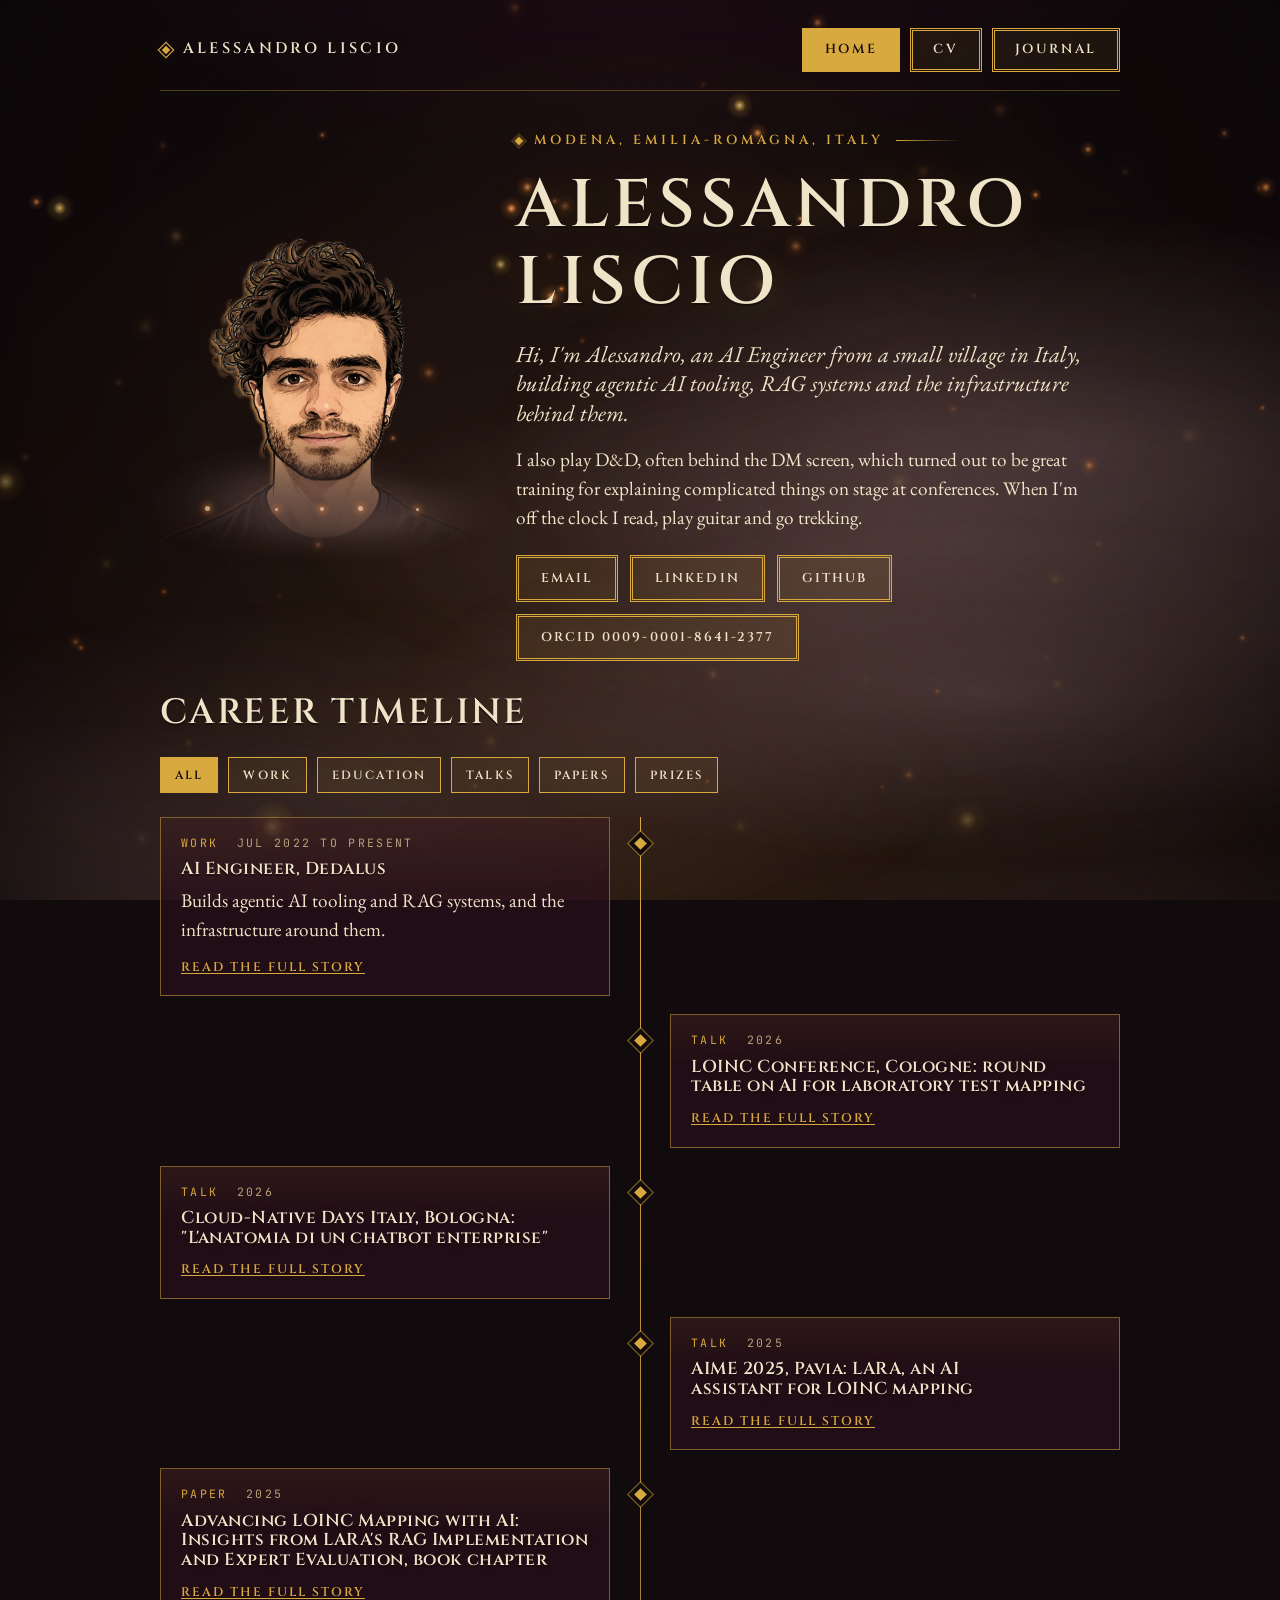
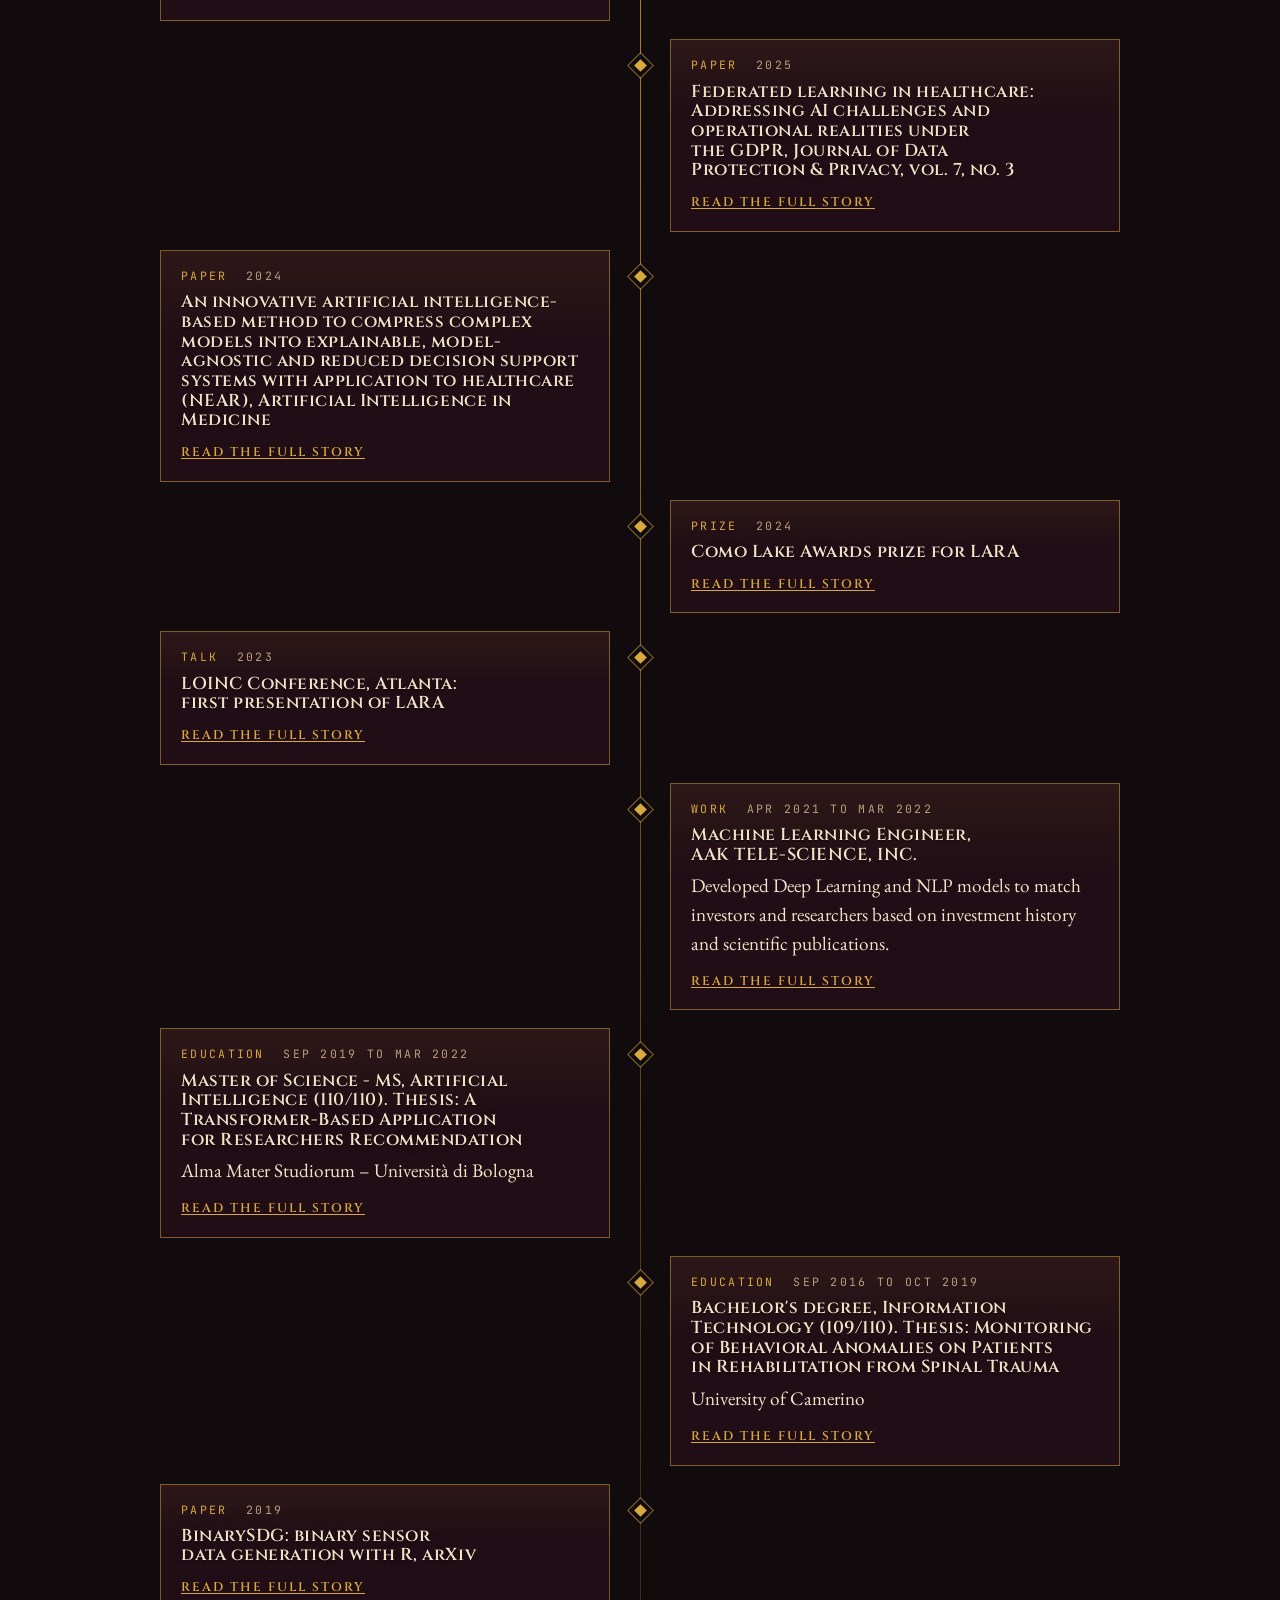
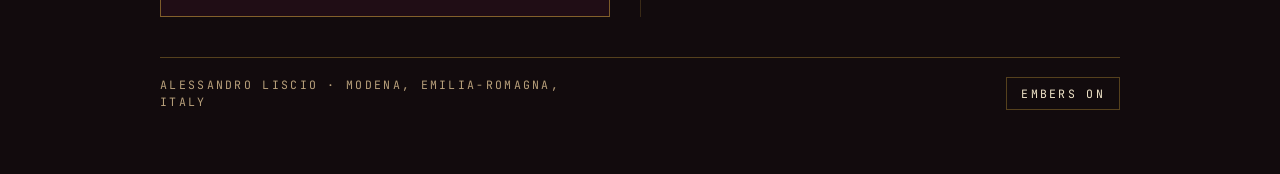
==== commit 4278ea70: "chore: update site from profile" ====
--- a/index.html
+++ b/index.html
@@ -8,20 +8,20 @@
 <section class='view' id='home' aria-labelledby='home-h'>
 <div class='hero'>
 <div class='figure'><img src='portrait.png' alt='Portrait of Alessandro Liscio'><div class='fog-front' aria-hidden='true'><span class='drift'></span><span class='drift'></span></div><div class='motes' aria-hidden='true'><i class=drift></i><i class=drift></i><i class=drift></i><i class=drift></i><i class=drift></i></div></div>
-<div class='hero-text'><p class='kicker'>Modena, Emilia-Romagna, Italy</p><h1 id='home-h' tabindex='-1'>Alessandro Liscio</h1><p class='lead'>Hi, I&#x27;m Alessandro, an AI Engineer from a small village in Italy, building agentic AI tooling, RAG systems and the infrastructure behind them.</p><p>I also play D&amp;D, often behind the DM screen, which turned out to be great training for explaining complicated things on stage at conferences. When I&#x27;m off the clock I read, play guitar and go trekking.</p><ul class='links'><li><a href='mailto:alessandroliscio02@gmail.com' rel='noopener'>Email</a></li><li><a href='https://www.linkedin.com/in/alessandro-liscio-483027192/' rel='noopener'>LinkedIn</a></li><li><a href='https://github.com/AlessandroLiscio' rel='noopener'>GitHub</a></li></ul></div>
+<div class='hero-text'><p class='kicker'>Modena, Emilia-Romagna, Italy</p><h1 id='home-h' tabindex='-1'>Alessandro Liscio</h1><p class='lead'>Hi, I&#x27;m Alessandro, an AI Engineer from a small village in Italy, building agentic AI tooling, RAG systems and the infrastructure behind them.</p><p>I also play D&amp;D, often behind the DM screen, which turned out to be great training for explaining complicated things on stage at conferences. When I&#x27;m off the clock I read, play guitar and go trekking.</p><ul class='links'><li><a href='mailto:alessandroliscio02@gmail.com' rel='noopener'>Email</a></li><li><a href='https://www.linkedin.com/in/alessandro-liscio-483027192/' rel='noopener'>LinkedIn</a></li><li><a href='https://github.com/AlessandroLiscio' rel='noopener'>GitHub</a></li><li><a href='https://orcid.org/0009-0001-8641-2377' rel='noopener'>ORCID 0009-0001-8641-2377</a></li></ul></div>
 </div>
 <section class='timeline' aria-labelledby='timeline-h'><h2 id='timeline-h'>Career timeline</h2>
 <div class='filters' role='group' aria-label='Filter the timeline' hidden><button type='button' data-kind='' aria-pressed='true'>All</button><button type='button' data-kind='experience' aria-pressed='false'>Work</button><button type='button' data-kind='education' aria-pressed='false'>Education</button><button type='button' data-kind='conferences' aria-pressed='false'>Talks</button><button type='button' data-kind='publications' aria-pressed='false'>Papers</button><button type='button' data-kind='honors' aria-pressed='false'>Prizes</button></div>
-<ol class='tl'><li data-kind='experience'><div class='tl-card'><p class='label'><span class='tl-kind'>Work</span> Jul 2022 to Present</p><h3>AI Engineer, Dedalus</h3><p>Builds agentic AI tooling and RAG systems, and the infrastructure around them.</p><a class='go' href='articles/work-dedalus.html' aria-label='Read the full story: AI Engineer, Dedalus'>Read the full story</a></div></li><li data-kind='conferences'><div class='tl-card'><p class='label'><span class='tl-kind'>Talk</span> 2026</p><h3>LOINC Conference, Cologne: speaker, round table on AI for laboratory test mapping</h3><a class='go' href='articles/loinc-cologne-2026.html' aria-label='Read the full story: LOINC Conference, Cologne: speaker, round table on AI for laboratory test mapping'>Read the full story</a></div></li><li data-kind='conferences'><div class='tl-card'><p class='label'><span class='tl-kind'>Talk</span> 2026</p><h3>Cloud-Native Days Italy, Bologna: speaker, &quot;L&#x27;anatomia di un chatbot enterprise&quot;</h3><a class='go' href='articles/cloud-native-days-2026.html' aria-label='Read the full story: Cloud-Native Days Italy, Bologna: speaker, &quot;L&#x27;anatomia di un chatbot enterprise&quot;'>Read the full story</a></div></li><li data-kind='conferences'><div class='tl-card'><p class='label'><span class='tl-kind'>Talk</span> 2025</p><h3>AIME 2025, Pavia: speaker, LARA, an AI assistant for LOINC mapping</h3><a class='go' href='articles/aime-2025.html' aria-label='Read the full story: AIME 2025, Pavia: speaker, LARA, an AI assistant for LOINC mapping'>Read the full story</a></div></li><li data-kind='publications'><div class='tl-card'><p class='label'><span class='tl-kind'>Paper</span> 2025</p><h3>Advancing LOINC Mapping with AI: Insights from LARA&#x27;s RAG Implementation and Expert Evaluation, book chapter</h3><a class='go' href='articles/paper-lara-loinc.html' aria-label='Read the full story: Advancing LOINC Mapping with AI: Insights from LARA&#x27;s RAG Implementation and Expert Evaluation, book chapter'>Read the full story</a></div></li><li data-kind='publications'><div class='tl-card'><p class='label'><span class='tl-kind'>Paper</span> 2024</p><h3>An innovative artificial intelligence-based method to compress complex models into explainable, model-agnostic and reduced decision support systems with application to healthcare (NEAR), Artificial Intelligence in Medicine</h3><a class='go' href='articles/paper-near.html' aria-label='Read the full story: An innovative artificial intelligence-based method to compress complex models into explainable, model-agnostic and reduced decision support systems with application to healthcare (NEAR), Artificial Intelligence in Medicine'>Read the full story</a></div></li><li data-kind='conferences'><div class='tl-card'><p class='label'><span class='tl-kind'>Talk</span> 2023</p><h3>LOINC Conference, Atlanta: speaker, first presentation of LARA</h3><a class='go' href='articles/loinc-atlanta-2023.html' aria-label='Read the full story: LOINC Conference, Atlanta: speaker, first presentation of LARA'>Read the full story</a></div></li><li data-kind='experience'><div class='tl-card'><p class='label'><span class='tl-kind'>Work</span> Apr 2021 to Mar 2022</p><h3>Machine Learning Engineer, AAK TELE-SCIENCE, INC.</h3><p>Developed Deep Learning and NLP models to match investors and researchers based on investment history and scientific publications.</p><a class='go' href='articles/work-aak.html' aria-label='Read the full story: Machine Learning Engineer, AAK TELE-SCIENCE, INC.'>Read the full story</a></div></li><li data-kind='education'><div class='tl-card'><p class='label'><span class='tl-kind'>Education</span> Sep 2019 to Mar 2022</p><h3>Master of Science - MS, Artificial Intelligence (110/110). Thesis: A Transformer-Based Application for Researchers Recommendation</h3><p>Alma Mater Studiorum – Università di Bologna</p><a class='go' href='articles/msc-bologna.html' aria-label='Read the full story: Master of Science - MS, Artificial Intelligence (110/110). Thesis: A Transformer-Based Application for Researchers Recommendation'>Read the full story</a></div></li><li data-kind='education'><div class='tl-card'><p class='label'><span class='tl-kind'>Education</span> Sep 2016 to Oct 2019</p><h3>Bachelor&#x27;s degree, Information Technology (109/110). Thesis: Monitoring of Behavioral Anomalies on Patients in Rehabilitation from Spinal Trauma</h3><p>University of Camerino</p><a class='go' href='articles/bsc-camerino.html' aria-label='Read the full story: Bachelor&#x27;s degree, Information Technology (109/110). Thesis: Monitoring of Behavioral Anomalies on Patients in Rehabilitation from Spinal Trauma'>Read the full story</a></div></li><li data-kind='publications'><div class='tl-card'><p class='label'><span class='tl-kind'>Paper</span> 2019</p><h3>BinarySDG: binary sensor data generation with R, arXiv</h3><a class='go' href='articles/paper-binarysdg.html' aria-label='Read the full story: BinarySDG: binary sensor data generation with R, arXiv'>Read the full story</a></div></li><li data-kind='publications'><div class='tl-card'><p class='label'><span class='tl-kind'>Paper</span> </p><h3>Federated learning in healthcare: Addressing AI challenges and operational realities under the GDPR, Journal of Data Protection &amp; Privacy, vol. 7, no. 3</h3><a class='go' href='articles/paper-federated-learning.html' aria-label='Read the full story: Federated learning in healthcare: Addressing AI challenges and operational realities under the GDPR, Journal of Data Protection &amp; Privacy, vol. 7, no. 3'>Read the full story</a></div></li><li data-kind='honors'><div class='tl-card'><p class='label'><span class='tl-kind'>Prize</span> </p><h3>Como Lake Awards prize for LARA</h3><a class='go' href='articles/prize-como-lake.html' aria-label='Read the full story: Como Lake Awards prize for LARA'>Read the full story</a></div></li></ol></section>
+<ol class='tl'><li data-kind='experience'><div class='tl-card'><p class='label'><span class='tl-kind'>Work</span> Jul 2022 to Present</p><h3>AI Engineer, Dedalus</h3><p>Builds agentic AI tooling and RAG systems, and the infrastructure around them.</p><a class='go' href='articles/work-dedalus.html' aria-label='Read the full story: AI Engineer, Dedalus'>Read the full story</a></div></li><li data-kind='conferences'><div class='tl-card'><p class='label'><span class='tl-kind'>Talk</span> 2026</p><h3>LOINC Conference, Cologne: round table on AI for laboratory test mapping</h3><a class='go' href='articles/loinc-cologne-2026.html' aria-label='Read the full story: LOINC Conference, Cologne: round table on AI for laboratory test mapping'>Read the full story</a></div></li><li data-kind='conferences'><div class='tl-card'><p class='label'><span class='tl-kind'>Talk</span> 2026</p><h3>Cloud-Native Days Italy, Bologna: &quot;L&#x27;anatomia di un chatbot enterprise&quot;</h3><a class='go' href='articles/cloud-native-days-2026.html' aria-label='Read the full story: Cloud-Native Days Italy, Bologna: &quot;L&#x27;anatomia di un chatbot enterprise&quot;'>Read the full story</a></div></li><li data-kind='conferences'><div class='tl-card'><p class='label'><span class='tl-kind'>Talk</span> 2025</p><h3>AIME 2025, Pavia: LARA, an AI assistant for LOINC mapping</h3><a class='go' href='articles/aime-2025.html' aria-label='Read the full story: AIME 2025, Pavia: LARA, an AI assistant for LOINC mapping'>Read the full story</a></div></li><li data-kind='publications'><div class='tl-card'><p class='label'><span class='tl-kind'>Paper</span> 2025</p><h3>Advancing LOINC Mapping with AI: Insights from LARA&#x27;s RAG Implementation and Expert Evaluation, book chapter</h3><a class='go' href='articles/paper-lara-loinc.html' aria-label='Read the full story: Advancing LOINC Mapping with AI: Insights from LARA&#x27;s RAG Implementation and Expert Evaluation, book chapter'>Read the full story</a></div></li><li data-kind='publications'><div class='tl-card'><p class='label'><span class='tl-kind'>Paper</span> 2025</p><h3>Federated learning in healthcare: Addressing AI challenges and operational realities under the GDPR, Journal of Data Protection &amp; Privacy, vol. 7, no. 3</h3><a class='go' href='articles/paper-federated-learning.html' aria-label='Read the full story: Federated learning in healthcare: Addressing AI challenges and operational realities under the GDPR, Journal of Data Protection &amp; Privacy, vol. 7, no. 3'>Read the full story</a></div></li><li data-kind='publications'><div class='tl-card'><p class='label'><span class='tl-kind'>Paper</span> 2024</p><h3>An innovative artificial intelligence-based method to compress complex models into explainable, model-agnostic and reduced decision support systems with application to healthcare (NEAR), Artificial Intelligence in Medicine</h3><a class='go' href='articles/paper-near.html' aria-label='Read the full story: An innovative artificial intelligence-based method to compress complex models into explainable, model-agnostic and reduced decision support systems with application to healthcare (NEAR), Artificial Intelligence in Medicine'>Read the full story</a></div></li><li data-kind='honors'><div class='tl-card'><p class='label'><span class='tl-kind'>Prize</span> 2024</p><h3>Como Lake Awards prize for LARA</h3><a class='go' href='articles/prize-como-lake.html' aria-label='Read the full story: Como Lake Awards prize for LARA'>Read the full story</a></div></li><li data-kind='conferences'><div class='tl-card'><p class='label'><span class='tl-kind'>Talk</span> 2023</p><h3>LOINC Conference, Atlanta: first presentation of LARA</h3><a class='go' href='articles/loinc-atlanta-2023.html' aria-label='Read the full story: LOINC Conference, Atlanta: first presentation of LARA'>Read the full story</a></div></li><li data-kind='experience'><div class='tl-card'><p class='label'><span class='tl-kind'>Work</span> Apr 2021 to Mar 2022</p><h3>Machine Learning Engineer, AAK TELE-SCIENCE, INC.</h3><p>Developed Deep Learning and NLP models to match investors and researchers based on investment history and scientific publications.</p><a class='go' href='articles/work-aak.html' aria-label='Read the full story: Machine Learning Engineer, AAK TELE-SCIENCE, INC.'>Read the full story</a></div></li><li data-kind='education'><div class='tl-card'><p class='label'><span class='tl-kind'>Education</span> Sep 2019 to Mar 2022</p><h3>Master of Science - MS, Artificial Intelligence (110/110). Thesis: A Transformer-Based Application for Researchers Recommendation</h3><p>Alma Mater Studiorum – Università di Bologna</p><a class='go' href='articles/msc-bologna.html' aria-label='Read the full story: Master of Science - MS, Artificial Intelligence (110/110). Thesis: A Transformer-Based Application for Researchers Recommendation'>Read the full story</a></div></li><li data-kind='education'><div class='tl-card'><p class='label'><span class='tl-kind'>Education</span> Sep 2016 to Oct 2019</p><h3>Bachelor&#x27;s degree, Information Technology (109/110). Thesis: Monitoring of Behavioral Anomalies on Patients in Rehabilitation from Spinal Trauma</h3><p>University of Camerino</p><a class='go' href='articles/bsc-camerino.html' aria-label='Read the full story: Bachelor&#x27;s degree, Information Technology (109/110). Thesis: Monitoring of Behavioral Anomalies on Patients in Rehabilitation from Spinal Trauma'>Read the full story</a></div></li><li data-kind='publications'><div class='tl-card'><p class='label'><span class='tl-kind'>Paper</span> 2019</p><h3>BinarySDG: binary sensor data generation with R, arXiv</h3><a class='go' href='articles/paper-binarysdg.html' aria-label='Read the full story: BinarySDG: binary sensor data generation with R, arXiv'>Read the full story</a></div></li></ol></section>
 </section>
 <section class='view' id='cv' aria-labelledby='cv-h'>
 <div class='folio-head'><p class='kicker'>Curriculum vitae</p><h2 id='cv-h' tabindex='-1'>Alessandro Liscio</h2><p class='lead'>AI Engineer, Modena, Emilia-Romagna, Italy.</p></div>
 <div class='cv'>
 <section class='cv-sec' aria-labelledby='cv-exp'><h3 id='cv-exp'>Experience</h3><div class='cv-body'><div class='entry'><div class='entry-head'><b>AI Engineer, Dedalus</b><span class='label'>Jul 2022 - Present</span></div><p class='pre'>Builds agentic AI tooling and RAG systems, and the infrastructure around them.</p></div><div class='entry'><div class='entry-head'><b>Machine Learning Engineer, AAK TELE-SCIENCE, INC.</b><span class='label'>Apr 2021 - Mar 2022</span></div><p class='pre'>Developed Deep Learning and NLP models to match investors and researchers based on investment history and scientific publications.</p></div></div></section>
 <section class='cv-sec' aria-labelledby='cv-edu'><h3 id='cv-edu'>Education</h3><div class='cv-body'><div class='entry'><div class='entry-head'><b>Master of Science - MS, Artificial Intelligence (110/110). Thesis: A Transformer-Based Application for Researchers Recommendation</b><span class='label'>Sep 2019 - Mar 2022</span></div><p class='muted'>Alma Mater Studiorum – Università di Bologna</p></div><div class='entry'><div class='entry-head'><b>Bachelor&#x27;s degree, Information Technology (109/110). Thesis: Monitoring of Behavioral Anomalies on Patients in Rehabilitation from Spinal Trauma</b><span class='label'>Sep 2016 - Oct 2019</span></div><p class='muted'>University of Camerino</p></div></div></section>
-<section class='cv-sec' aria-labelledby='cv-talks'><h3 id='cv-talks'>Talks</h3><div class='cv-body'><ol class='thread'><li><span class='label'>2026</span><span>LOINC Conference, Cologne: speaker, round table on AI for laboratory test mapping</span></li><li><span class='label'>2026</span><span>Cloud-Native Days Italy, Bologna: speaker, &quot;L&#x27;anatomia di un chatbot enterprise&quot;</span></li><li><span class='label'>2025</span><span>AIME 2025, Pavia: speaker, LARA, an AI assistant for LOINC mapping</span></li><li><span class='label'>2023</span><span>LOINC Conference, Atlanta: speaker, first presentation of LARA</span></li></ol></div></section>
-<section class='cv-sec' aria-labelledby='cv-pub'><h3 id='cv-pub'>Publications</h3><div class='cv-body'><div class='entry'><div class='entry-head'><b><a href='https://doi.org/10.1007/978-3-031-95841-0_43' rel='noopener'>Advancing LOINC Mapping with AI: Insights from LARA&#x27;s RAG Implementation and Expert Evaluation, book chapter</a></b><span class='label'>2025</span></div></div><div class='entry'><div class='entry-head'><b><a href='https://doi.org/10.1016/j.artmed.2024.102841' rel='noopener'>An innovative artificial intelligence-based method to compress complex models into explainable, model-agnostic and reduced decision support systems with application to healthcare (NEAR), Artificial Intelligence in Medicine</a></b><span class='label'>2024</span></div></div><div class='entry'><div class='entry-head'><b>Federated learning in healthcare: Addressing AI challenges and operational realities under the GDPR, Journal of Data Protection &amp; Privacy, vol. 7, no. 3</b></div></div><div class='entry'><div class='entry-head'><b><a href='https://arxiv.org/abs/1909.10308' rel='noopener'>BinarySDG: binary sensor data generation with R, arXiv</a></b><span class='label'>2019</span></div></div></div></section>
-<section class='cv-sec' aria-labelledby='cv-honors'><h3 id='cv-honors'>Honors</h3><div class='cv-body'><div class='entry'><div class='entry-head'><b>Como Lake Awards prize for LARA</b></div></div></div></section>
+<section class='cv-sec' aria-labelledby='cv-talks'><h3 id='cv-talks'>Talks</h3><div class='cv-body'><ol class='thread'><li><span class='label'>2026</span><span>LOINC Conference, Cologne: round table on AI for laboratory test mapping</span></li><li><span class='label'>2026</span><span>Cloud-Native Days Italy, Bologna: &quot;L&#x27;anatomia di un chatbot enterprise&quot;</span></li><li><span class='label'>2025</span><span>AIME 2025, Pavia: LARA, an AI assistant for LOINC mapping</span></li><li><span class='label'>2023</span><span>LOINC Conference, Atlanta: first presentation of LARA</span></li></ol></div></section>
+<section class='cv-sec' aria-labelledby='cv-pub'><h3 id='cv-pub'>Publications</h3><div class='cv-body'><div class='entry'><div class='entry-head'><b><a href='https://doi.org/10.1007/978-3-031-95841-0_43' rel='noopener'>Advancing LOINC Mapping with AI: Insights from LARA&#x27;s RAG Implementation and Expert Evaluation, book chapter</a></b><span class='label'>2025</span></div></div><div class='entry'><div class='entry-head'><b><a href='https://doi.org/10.1016/j.artmed.2024.102841' rel='noopener'>An innovative artificial intelligence-based method to compress complex models into explainable, model-agnostic and reduced decision support systems with application to healthcare (NEAR), Artificial Intelligence in Medicine</a></b><span class='label'>2024</span></div></div><div class='entry'><div class='entry-head'><b><a href='https://www.ingentaconnect.com/content/hsp/jdpp/2025/00000007/00000003/art00003' rel='noopener'>Federated learning in healthcare: Addressing AI challenges and operational realities under the GDPR, Journal of Data Protection &amp; Privacy, vol. 7, no. 3</a></b><span class='label'>2025</span></div></div><div class='entry'><div class='entry-head'><b><a href='https://arxiv.org/abs/1909.10308' rel='noopener'>BinarySDG: binary sensor data generation with R, arXiv</a></b><span class='label'>2019</span></div></div></div></section>
+<section class='cv-sec' aria-labelledby='cv-honors'><h3 id='cv-honors'>Honors</h3><div class='cv-body'><div class='entry'><div class='entry-head'><b>Como Lake Awards prize for LARA</b><span class='label'>2024</span></div></div></div></section>
 <section class='cv-sec' aria-labelledby='cv-skills'><h3 id='cv-skills'>Skills</h3><div class='cv-body'><ul class='chips'><li>Python</li><li>LangChain</li><li>RAG</li><li>LLM and agentic AI</li><li>Azure AI</li><li>Hugging Face</li><li>PyTorch</li><li>Scikit-Learn</li><li>Pandas</li><li>NumPy</li><li>SQL</li><li>PostgreSQL</li><li>Docker</li><li>Linux</li><li>Git</li><li>OpenShift</li><li>Helm</li><li>GitHub Actions</li></ul></div></section>
 <section class='cv-sec' aria-labelledby='cv-lang'><h3 id='cv-lang'>Languages</h3><div class='cv-body'><ul class='chips'><li>Italian (native)</li><li>English (C1, certified)</li></ul></div></section>
 </div>
@@ -30,9 +30,9 @@
 <div class='folio-head'><p class='kicker'>Journal</p><h2 id='journal-h' tabindex='-1'>Notes and stories</h2></div>
 <section class='journal-group' aria-labelledby='journal-work'><h3 id='journal-work'>Work</h3><ul class='cards'><li class='card'><span class='label'>2022</span><h4>AI Engineer, Dedalus</h4><a class='go' href='articles/work-dedalus.html' aria-label='Read the full story: AI Engineer, Dedalus'>Read the full story</a></li><li class='card'><span class='label'>2021</span><h4>Machine Learning Engineer, AAK TELE-SCIENCE, INC.</h4><a class='go' href='articles/work-aak.html' aria-label='Read the full story: Machine Learning Engineer, AAK TELE-SCIENCE, INC.'>Read the full story</a></li></ul></section>
 <section class='journal-group' aria-labelledby='journal-education'><h3 id='journal-education'>Education</h3><ul class='cards'><li class='card'><span class='label'>2022</span><h4>Master of Science - MS, Artificial Intelligence (110/110). Thesis: A Transformer-Based Application for Researchers Recommendation</h4><a class='go' href='articles/msc-bologna.html' aria-label='Read the full story: Master of Science - MS, Artificial Intelligence (110/110). Thesis: A Transformer-Based Application for Researchers Recommendation'>Read the full story</a></li><li class='card'><span class='label'>2019</span><h4>Bachelor&#x27;s degree, Information Technology (109/110). Thesis: Monitoring of Behavioral Anomalies on Patients in Rehabilitation from Spinal Trauma</h4><a class='go' href='articles/bsc-camerino.html' aria-label='Read the full story: Bachelor&#x27;s degree, Information Technology (109/110). Thesis: Monitoring of Behavioral Anomalies on Patients in Rehabilitation from Spinal Trauma'>Read the full story</a></li></ul></section>
-<section class='journal-group' aria-labelledby='journal-talks'><h3 id='journal-talks'>Talks</h3><ul class='cards'><li class='card'><span class='label'>2026</span><h4>LOINC Conference, Cologne: speaker, round table on AI for laboratory test mapping</h4><a class='go' href='articles/loinc-cologne-2026.html' aria-label='Read the full story: LOINC Conference, Cologne: speaker, round table on AI for laboratory test mapping'>Read the full story</a></li><li class='card'><span class='label'>2026</span><h4>Cloud-Native Days Italy, Bologna: speaker, &quot;L&#x27;anatomia di un chatbot enterprise&quot;</h4><a class='go' href='articles/cloud-native-days-2026.html' aria-label='Read the full story: Cloud-Native Days Italy, Bologna: speaker, &quot;L&#x27;anatomia di un chatbot enterprise&quot;'>Read the full story</a></li><li class='card'><span class='label'>2025</span><h4>AIME 2025, Pavia: speaker, LARA, an AI assistant for LOINC mapping</h4><a class='go' href='articles/aime-2025.html' aria-label='Read the full story: AIME 2025, Pavia: speaker, LARA, an AI assistant for LOINC mapping'>Read the full story</a></li><li class='card'><span class='label'>2023</span><h4>LOINC Conference, Atlanta: speaker, first presentation of LARA</h4><a class='go' href='articles/loinc-atlanta-2023.html' aria-label='Read the full story: LOINC Conference, Atlanta: speaker, first presentation of LARA'>Read the full story</a></li></ul></section>
-<section class='journal-group' aria-labelledby='journal-papers'><h3 id='journal-papers'>Papers</h3><ul class='cards'><li class='card'><span class='label'>2025</span><h4>Advancing LOINC Mapping with AI: Insights from LARA&#x27;s RAG Implementation and Expert Evaluation, book chapter</h4><a class='go' href='articles/paper-lara-loinc.html' aria-label='Read the full story: Advancing LOINC Mapping with AI: Insights from LARA&#x27;s RAG Implementation and Expert Evaluation, book chapter'>Read the full story</a></li><li class='card'><span class='label'>2024</span><h4>An innovative artificial intelligence-based method to compress complex models into explainable, model-agnostic and reduced decision support systems with application to healthcare (NEAR), Artificial Intelligence in Medicine</h4><a class='go' href='articles/paper-near.html' aria-label='Read the full story: An innovative artificial intelligence-based method to compress complex models into explainable, model-agnostic and reduced decision support systems with application to healthcare (NEAR), Artificial Intelligence in Medicine'>Read the full story</a></li><li class='card'><h4>Federated learning in healthcare: Addressing AI challenges and operational realities under the GDPR, Journal of Data Protection &amp; Privacy, vol. 7, no. 3</h4><a class='go' href='articles/paper-federated-learning.html' aria-label='Read the full story: Federated learning in healthcare: Addressing AI challenges and operational realities under the GDPR, Journal of Data Protection &amp; Privacy, vol. 7, no. 3'>Read the full story</a></li><li class='card'><span class='label'>2019</span><h4>BinarySDG: binary sensor data generation with R, arXiv</h4><a class='go' href='articles/paper-binarysdg.html' aria-label='Read the full story: BinarySDG: binary sensor data generation with R, arXiv'>Read the full story</a></li></ul></section>
-<section class='journal-group' aria-labelledby='journal-prizes'><h3 id='journal-prizes'>Prizes</h3><ul class='cards'><li class='card'><h4>Como Lake Awards prize for LARA</h4><a class='go' href='articles/prize-como-lake.html' aria-label='Read the full story: Como Lake Awards prize for LARA'>Read the full story</a></li></ul></section>
+<section class='journal-group' aria-labelledby='journal-talks'><h3 id='journal-talks'>Talks</h3><ul class='cards'><li class='card'><span class='label'>2026</span><h4>LOINC Conference, Cologne: round table on AI for laboratory test mapping</h4><a class='go' href='articles/loinc-cologne-2026.html' aria-label='Read the full story: LOINC Conference, Cologne: round table on AI for laboratory test mapping'>Read the full story</a></li><li class='card'><span class='label'>2026</span><h4>Cloud-Native Days Italy, Bologna: &quot;L&#x27;anatomia di un chatbot enterprise&quot;</h4><a class='go' href='articles/cloud-native-days-2026.html' aria-label='Read the full story: Cloud-Native Days Italy, Bologna: &quot;L&#x27;anatomia di un chatbot enterprise&quot;'>Read the full story</a></li><li class='card'><span class='label'>2025</span><h4>AIME 2025, Pavia: LARA, an AI assistant for LOINC mapping</h4><a class='go' href='articles/aime-2025.html' aria-label='Read the full story: AIME 2025, Pavia: LARA, an AI assistant for LOINC mapping'>Read the full story</a></li><li class='card'><span class='label'>2023</span><h4>LOINC Conference, Atlanta: first presentation of LARA</h4><a class='go' href='articles/loinc-atlanta-2023.html' aria-label='Read the full story: LOINC Conference, Atlanta: first presentation of LARA'>Read the full story</a></li></ul></section>
+<section class='journal-group' aria-labelledby='journal-papers'><h3 id='journal-papers'>Papers</h3><ul class='cards'><li class='card'><span class='label'>2025</span><h4>Advancing LOINC Mapping with AI: Insights from LARA&#x27;s RAG Implementation and Expert Evaluation, book chapter</h4><a class='go' href='articles/paper-lara-loinc.html' aria-label='Read the full story: Advancing LOINC Mapping with AI: Insights from LARA&#x27;s RAG Implementation and Expert Evaluation, book chapter'>Read the full story</a></li><li class='card'><span class='label'>2024</span><h4>An innovative artificial intelligence-based method to compress complex models into explainable, model-agnostic and reduced decision support systems with application to healthcare (NEAR), Artificial Intelligence in Medicine</h4><a class='go' href='articles/paper-near.html' aria-label='Read the full story: An innovative artificial intelligence-based method to compress complex models into explainable, model-agnostic and reduced decision support systems with application to healthcare (NEAR), Artificial Intelligence in Medicine'>Read the full story</a></li><li class='card'><span class='label'>2025</span><h4>Federated learning in healthcare: Addressing AI challenges and operational realities under the GDPR, Journal of Data Protection &amp; Privacy, vol. 7, no. 3</h4><a class='go' href='articles/paper-federated-learning.html' aria-label='Read the full story: Federated learning in healthcare: Addressing AI challenges and operational realities under the GDPR, Journal of Data Protection &amp; Privacy, vol. 7, no. 3'>Read the full story</a></li><li class='card'><span class='label'>2019</span><h4>BinarySDG: binary sensor data generation with R, arXiv</h4><a class='go' href='articles/paper-binarysdg.html' aria-label='Read the full story: BinarySDG: binary sensor data generation with R, arXiv'>Read the full story</a></li></ul></section>
+<section class='journal-group' aria-labelledby='journal-prizes'><h3 id='journal-prizes'>Prizes</h3><ul class='cards'><li class='card'><span class='label'>2024</span><h4>Como Lake Awards prize for LARA</h4><a class='go' href='articles/prize-como-lake.html' aria-label='Read the full story: Como Lake Awards prize for LARA'>Read the full story</a></li></ul></section>
 </section>
 </main>
 <footer class='foot'><p class='label'>Alessandro Liscio · Modena, Emilia-Romagna, Italy</p><button class='toggle' id='motion-toggle' type='button' hidden>Embers on</button></footer>
